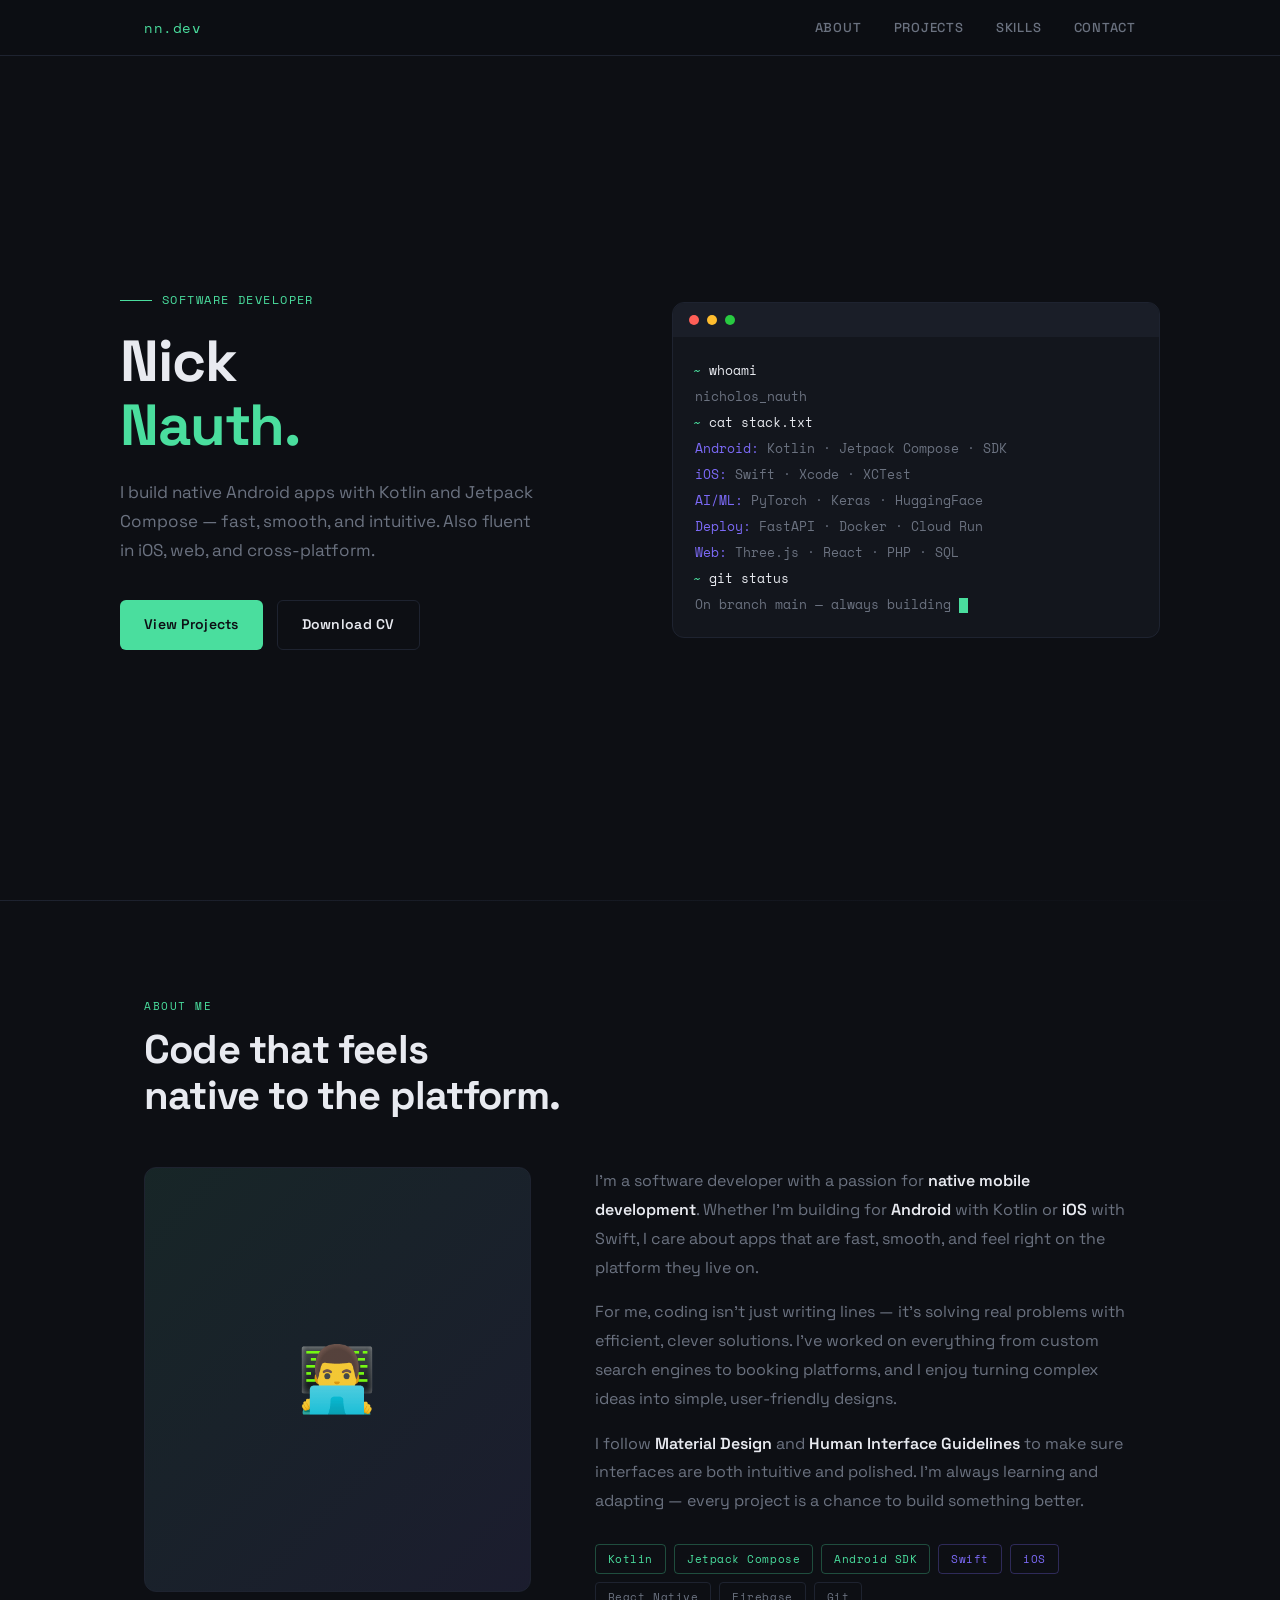
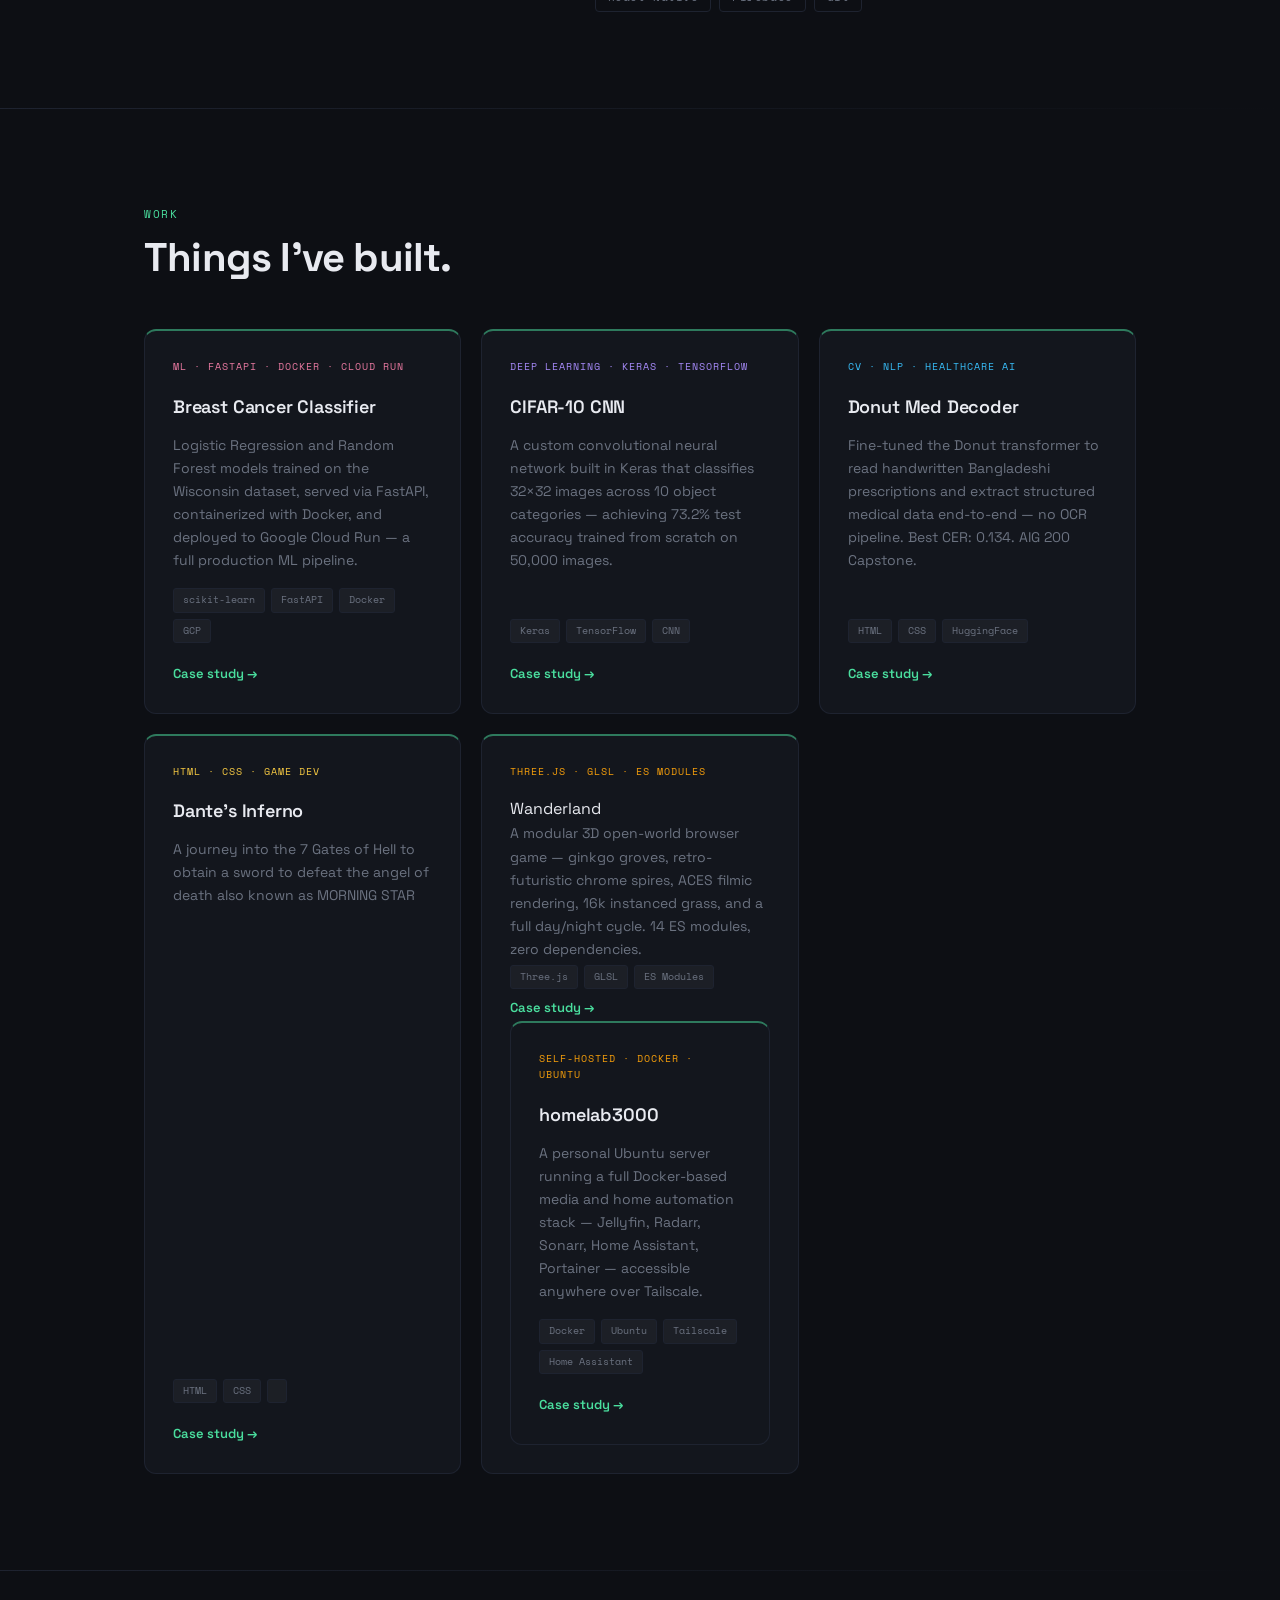
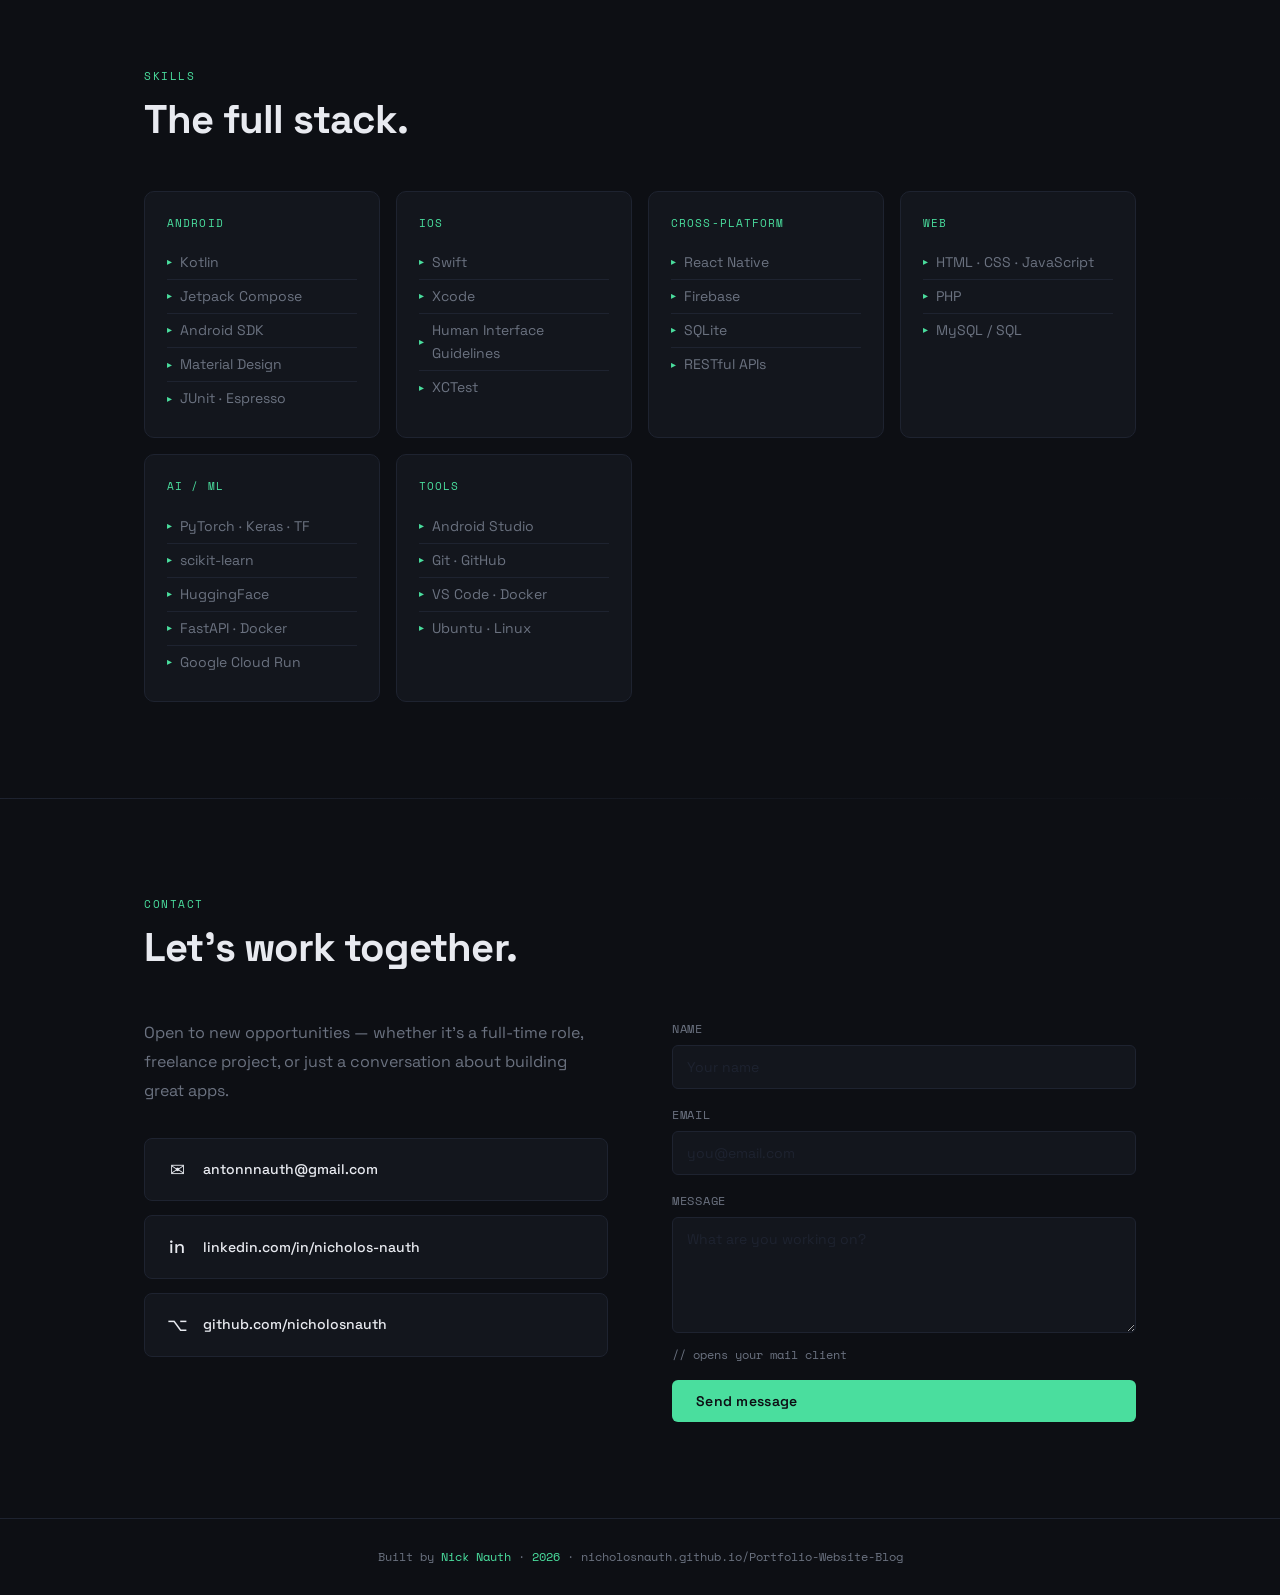
==== index.html @ a1fb6652 "Fix header tag from sh3 to h3 for Wanderland" ====
<!DOCTYPE html>
<html lang="en">
<head>
  <meta charset="UTF-8">
  <meta name="viewport" content="width=device-width, initial-scale=1.0">
  <title>Nick Nauth — Software Developer</title>
  <link rel="preconnect" href="https://fonts.googleapis.com">
  <link href="https://fonts.googleapis.com/css2?family=Space+Grotesk:wght@300;400;500;600;700&family=Space+Mono:wght@400;700&display=swap" rel="stylesheet">
  <style>
    *, *::before, *::after { box-sizing: border-box; margin: 0; padding: 0; }

    :root {
      --bg:       #0d0f14;
      --surface:  #13161d;
      --border:   #1e2330;
      --text:     #e8eaf0;
      --muted:    #6b7280;
      --accent:   #4ade9e;  /* terminal green — nods to Android/code */
      --accent2:  #7c6af7;  /* violet — iOS/Swift counterpart */
      --font-head: 'Space Grotesk', sans-serif;
      --font-mono: 'Space Mono', monospace;
    }

    html { scroll-behavior: smooth; }

    body {
      background: var(--bg);
      color: var(--text);
      font-family: var(--font-head);
      font-size: 16px;
      line-height: 1.65;
      -webkit-font-smoothing: antialiased;
    }

    a { color: inherit; text-decoration: none; }

    /* ── LAYOUT ── */
    .container { max-width: 1040px; margin: 0 auto; padding: 0 24px; }

    /* ── NAV ── */
    nav {
      position: fixed; top: 0; left: 0; right: 0; z-index: 100;
      background: rgba(13,15,20,0.88);
      backdrop-filter: blur(14px);
      border-bottom: 1px solid var(--border);
    }
    .nav-inner {
      display: flex; align-items: center; justify-content: space-between;
      padding: 16px 24px; max-width: 1040px; margin: 0 auto;
    }
    .nav-logo {
      font-family: var(--font-mono); font-size: 14px; color: var(--accent);
      letter-spacing: 0.04em;
    }
    .nav-links { display: flex; gap: 32px; }
    .nav-links a {
      font-size: 13px; font-weight: 500; letter-spacing: 0.06em;
      text-transform: uppercase; color: var(--muted);
      transition: color 0.2s;
    }
    .nav-links a:hover { color: var(--text); }

    /* ── HERO ── */
    #hero {
      min-height: 100vh;
      display: flex; align-items: center;
      padding: 120px 24px 80px;
      position: relative; overflow: hidden;
    }
    .hero-grid {
      display: grid; grid-template-columns: 1fr 1fr;
      gap: 64px; align-items: center;
      max-width: 1040px; margin: 0 auto; width: 100%;
    }
    .hero-eyebrow {
      font-family: var(--font-mono); font-size: 12px;
      color: var(--accent); letter-spacing: 0.12em;
      text-transform: uppercase; margin-bottom: 20px;
      display: flex; align-items: center; gap: 10px;
    }
    .hero-eyebrow::before {
      content: ''; display: block; width: 32px; height: 1px; background: var(--accent);
    }
    h1 {
      font-size: clamp(36px, 5vw, 58px);
      font-weight: 700; line-height: 1.1;
      letter-spacing: -0.02em; margin-bottom: 20px;
    }
    h1 span { color: var(--accent); }
    .hero-sub {
      font-size: 17px; color: var(--muted); line-height: 1.7;
      max-width: 420px; margin-bottom: 36px;
    }
    .hero-actions { display: flex; gap: 14px; flex-wrap: wrap; }
    .btn {
      display: inline-flex; align-items: center; gap: 8px;
      padding: 12px 24px; font-family: var(--font-head);
      font-size: 14px; font-weight: 600; letter-spacing: 0.02em;
      border-radius: 6px; cursor: pointer; transition: all 0.2s;
      border: none;
    }
    .btn-primary {
      background: var(--accent); color: #0d0f14;
    }
    .btn-primary:hover { background: #6bedb0; }
    .btn-ghost {
      background: transparent; color: var(--text);
      border: 1px solid var(--border);
    }
    .btn-ghost:hover { border-color: var(--accent); color: var(--accent); }

    /* hero terminal card */
    .hero-terminal {
      background: var(--surface);
      border: 1px solid var(--border);
      border-radius: 12px; overflow: hidden;
      font-family: var(--font-mono); font-size: 13px;
    }
    .terminal-bar {
      background: #1a1e28; padding: 12px 16px;
      display: flex; align-items: center; gap: 8px;
    }
    .dot { width: 10px; height: 10px; border-radius: 50%; }
    .dot-r { background: #ff5f57; }
    .dot-y { background: #ffbd2e; }
    .dot-g { background: #28ca41; }
    .terminal-body { padding: 20px; line-height: 2; }
    .t-prompt { color: var(--accent); }
    .t-cmd { color: var(--text); }
    .t-out { color: var(--muted); padding-left: 2px; }
    .t-hl { color: var(--accent2); }
    .t-cursor {
      display: inline-block; width: 9px; height: 15px;
      background: var(--accent); vertical-align: middle;
      animation: blink 1.1s step-end infinite;
    }
    @keyframes blink { 0%,100%{opacity:1} 50%{opacity:0} }

    /* ── SECTIONS ── */
    section { padding: 96px 0; }
    .section-label {
      font-family: var(--font-mono); font-size: 11px;
      color: var(--accent); letter-spacing: 0.14em;
      text-transform: uppercase; margin-bottom: 12px;
    }
    h2 {
      font-size: clamp(28px, 4vw, 40px);
      font-weight: 700; letter-spacing: -0.02em;
      margin-bottom: 48px; line-height: 1.15;
    }
    .divider {
      width: 100%; height: 1px;
      background: linear-gradient(90deg, var(--border), transparent);
    }

    /* ── ABOUT ── */
    .about-grid {
      display: grid; grid-template-columns: 1fr 1.4fr;
      gap: 64px; align-items: start;
    }
    .about-photo-wrap {
      position: relative; border-radius: 12px; overflow: hidden;
      aspect-ratio: 1 / 1.1;
      background: var(--surface); border: 1px solid var(--border);
    }
    .about-photo-wrap img {
      width: 100%; height: 100%; object-fit: cover; display: block;
    }
    .about-photo-fallback {
      width: 100%; height: 100%; display: flex; align-items: center;
      justify-content: center; font-size: 64px;
    }
    .about-photo-wrap::after {
      content: ''; position: absolute; inset: 0;
      background: linear-gradient(135deg, rgba(74,222,158,0.08), rgba(124,106,247,0.08));
      pointer-events: none;
    }
    .about-text p { color: var(--muted); margin-bottom: 16px; line-height: 1.8; }
    .about-text p strong { color: var(--text); font-weight: 600; }
    .tag-row { display: flex; flex-wrap: wrap; gap: 8px; margin-top: 28px; }
    .tag {
      font-family: var(--font-mono); font-size: 11px;
      padding: 5px 12px; border-radius: 4px;
      border: 1px solid var(--border); color: var(--muted);
      letter-spacing: 0.05em;
    }
    .tag-green { border-color: rgba(74,222,158,0.3); color: var(--accent); }
    .tag-purple { border-color: rgba(124,106,247,0.3); color: var(--accent2); }

    /* ── PROJECTS ── */
    .projects-grid {
      display: grid; grid-template-columns: repeat(auto-fill, minmax(300px, 1fr));
      gap: 20px;
    }
    .project-card {
      background: var(--surface); border: 1px solid var(--border);
      border-radius: 12px; padding: 28px;
      display: flex; flex-direction: column; gap: 12px;
      transition: border-color 0.2s, transform 0.2s;
    }
    .project-card:hover { border-color: rgba(74,222,158,0.4); transform: translateY(-2px); }
    .project-tag {
      font-family: var(--font-mono); font-size: 10px;
      letter-spacing: 0.1em; text-transform: uppercase;
      color: var(--accent); margin-bottom: 4px;
    }
    .project-card h3 {
      font-size: 18px; font-weight: 600; letter-spacing: -0.01em;
    }
    .project-card p { font-size: 14px; color: var(--muted); line-height: 1.65; flex: 1; }
    .project-stack {
      display: flex; flex-wrap: wrap; gap: 6px; margin-top: 4px;
    }
    .stack-pill {
      font-family: var(--font-mono); font-size: 10px;
      padding: 3px 9px; border-radius: 3px;
      background: rgba(255,255,255,0.04); color: var(--muted);
      border: 1px solid var(--border);
    }
    .project-link {
      display: inline-flex; align-items: center; gap: 6px;
      font-size: 13px; font-weight: 600; color: var(--accent);
      margin-top: 8px; transition: gap 0.2s;
    }
    .project-link:hover { gap: 10px; }

    /* ── SKILLS ── */
    .skills-grid {
      display: grid; grid-template-columns: repeat(auto-fill, minmax(220px, 1fr));
      gap: 16px;
    }
    .skill-group {
      background: var(--surface); border: 1px solid var(--border);
      border-radius: 10px; padding: 22px;
    }
    .skill-group-title {
      font-family: var(--font-mono); font-size: 11px;
      letter-spacing: 0.1em; text-transform: uppercase;
      color: var(--accent); margin-bottom: 14px;
    }
    .skill-group ul { list-style: none; }
    .skill-group li {
      font-size: 14px; color: var(--muted); padding: 5px 0;
      border-bottom: 1px solid var(--border);
      display: flex; align-items: center; gap: 8px;
    }
    .skill-group li:last-child { border-bottom: none; }
    .skill-group li::before { content: '▸'; color: var(--accent); font-size: 10px; }

    /* ── CONTACT ── */
    .contact-inner {
      display: grid; grid-template-columns: 1fr 1fr;
      gap: 64px; align-items: start;
    }
    .contact-text p { color: var(--muted); line-height: 1.8; margin-bottom: 32px; }
    .contact-links { display: flex; flex-direction: column; gap: 14px; }
    .contact-link {
      display: flex; align-items: center; gap: 14px;
      padding: 16px 20px;
      background: var(--surface); border: 1px solid var(--border);
      border-radius: 8px; font-size: 14px; font-weight: 500;
      transition: border-color 0.2s;
    }
    .contact-link:hover { border-color: var(--accent); color: var(--accent); }
    .contact-link-icon { font-size: 18px; width: 24px; text-align: center; }
    .contact-form { display: flex; flex-direction: column; gap: 16px; }
    .contact-form label { display: flex; flex-direction: column; gap: 6px; }
    .contact-form span { font-size: 12px; font-family: var(--font-mono); color: var(--muted); letter-spacing: 0.06em; text-transform: uppercase; }
    .contact-form input,
    .contact-form textarea {
      background: var(--surface); border: 1px solid var(--border);
      border-radius: 6px; padding: 12px 14px;
      color: var(--text); font-family: var(--font-head); font-size: 14px;
      transition: border-color 0.2s; outline: none; resize: vertical;
    }
    .contact-form input:focus,
    .contact-form textarea:focus { border-color: var(--accent); }
    .contact-form input::placeholder,
    .contact-form textarea::placeholder { color: var(--border); }
    .form-note {
      font-size: 12px; color: var(--muted); margin-top: -4px;
      font-family: var(--font-mono);
    }

    /* ── FOOTER ── */
    footer {
      border-top: 1px solid var(--border);
      padding: 28px 24px; text-align: center;
      font-family: var(--font-mono); font-size: 12px; color: var(--muted);
    }
    footer span { color: var(--accent); }

    /* ── SCROLL REVEAL ── */
    .reveal { opacity: 0; transform: translateY(22px); transition: opacity 0.55s ease, transform 0.55s ease; }
    .reveal.visible { opacity: 1; transform: none; }

    /* ── RESPONSIVE ── */
    @media (max-width: 768px) {
      .hero-grid, .about-grid, .contact-inner { grid-template-columns: 1fr; }
      .hero-terminal { display: none; }
      .nav-links { gap: 20px; }
      section { padding: 64px 0; }
    }
  </style>
</head>
<body>

<!-- NAV -->
<nav>
  <div class="nav-inner">
    <div class="nav-logo">nn.dev</div>
    <div class="nav-links">
      <a href="#about">About</a>
      <a href="#projects">Projects</a>
      <a href="#skills">Skills</a>
      <a href="#contact">Contact</a>
    </div>
  </div>
</nav>

<!-- HERO -->
<section id="hero">
  <div class="hero-grid">
    <div>
      <div class="hero-eyebrow">Software Developer</div>
      <h1>Nick<br><span>Nauth.</span></h1>
      <p class="hero-sub">
        I build native Android apps with Kotlin and Jetpack Compose — fast, 
        smooth, and intuitive. Also fluent in iOS, web, and cross-platform.
      </p>
      <div class="hero-actions">
        <a href="#projects" class="btn btn-primary">View Projects</a>
        <a href="Nicholos-Nauth-SE.docx" download class="btn btn-ghost">Download CV</a>
      </div>
    </div>
    <div class="hero-terminal">
      <div class="terminal-bar">
        <div class="dot dot-r"></div>
        <div class="dot dot-y"></div>
        <div class="dot dot-g"></div>
      </div>
      <div class="terminal-body">
        <div><span class="t-prompt">~</span> <span class="t-cmd">whoami</span></div>
        <div class="t-out">nicholos_nauth</div>
        <div><span class="t-prompt">~</span> <span class="t-cmd">cat stack.txt</span></div>
        <div class="t-out"><span class="t-hl">Android:</span> Kotlin · Jetpack Compose · SDK</div>
        <div class="t-out"><span class="t-hl">iOS:</span> Swift · Xcode · XCTest</div>
        <div class="t-out"><span class="t-hl">AI/ML:</span> PyTorch · Keras · HuggingFace</div>
        <div class="t-out"><span class="t-hl">Deploy:</span> FastAPI · Docker · Cloud Run</div>
        <div class="t-out"><span class="t-hl">Web:</span> Three.js · React · PHP · SQL</div>
        <div><span class="t-prompt">~</span> <span class="t-cmd">git status</span></div>
        <div class="t-out">On branch main — always building <span class="t-cursor"></span></div>
      </div>
    </div>
  </div>
</section>

<div class="divider"></div>

<!-- ABOUT -->
<section id="about">
  <div class="container">
    <div class="reveal">
      <div class="section-label">About me</div>
      <h2>Code that feels<br>native to the platform.</h2>
    </div>
    <div class="about-grid">
      <div class="reveal about-photo-wrap">
        <div class="about-photo-fallback">👨‍💻</div>
      </div>
      <div class="reveal about-text">
        <p>
          I'm a software developer with a passion for <strong>native mobile development</strong>. 
          Whether I'm building for <strong>Android</strong> with Kotlin or <strong>iOS</strong> with Swift, 
          I care about apps that are fast, smooth, and feel right on the platform they live on.
        </p>
        <p>
          For me, coding isn't just writing lines — it's solving real problems with efficient, 
          clever solutions. I've worked on everything from custom search engines to booking platforms, 
          and I enjoy turning complex ideas into simple, user-friendly designs.
        </p>
        <p>
          I follow <strong>Material Design</strong> and <strong>Human Interface Guidelines</strong> to make sure 
          interfaces are both intuitive and polished. I'm always learning and adapting — every 
          project is a chance to build something better.
        </p>
        <div class="tag-row">
          <span class="tag tag-green">Kotlin</span>
          <span class="tag tag-green">Jetpack Compose</span>
          <span class="tag tag-green">Android SDK</span>
          <span class="tag tag-purple">Swift</span>
          <span class="tag tag-purple">iOS</span>
          <span class="tag">React Native</span>
          <span class="tag">Firebase</span>
          <span class="tag">Git</span>
        </div>
      </div>
    </div>
  </div>
</section>

<div class="divider"></div>

<!-- PROJECTS -->
<section id="projects">
  <div class="container">
    <div class="reveal">
      <div class="section-label">Work</div>
      <h2>Things I've built.</h2>
    </div>
    <div class="projects-grid">

      <!-- ── FEATURED (with dedicated pages) ── -->

      <div class="project-card reveal" style="border-top: 2px solid rgba(74,222,158,0.5);">
        <div class="project-tag" style="color:#e879a0;">ML · FastAPI · Docker · Cloud Run</div>
        <h3>Breast Cancer Classifier</h3>
        <p>Logistic Regression and Random Forest models trained on the Wisconsin dataset, served via FastAPI, containerized with Docker, and deployed to Google Cloud Run — a full production ML pipeline.</p>
        <div class="project-stack">
          <span class="stack-pill">scikit-learn</span>
          <span class="stack-pill">FastAPI</span>
          <span class="stack-pill">Docker</span>
          <span class="stack-pill">GCP</span>
        </div>
        <a href="breast-cancer-classifier.html" class="project-link">Case study →</a>
      </div>

      <div class="project-card reveal" style="border-top: 2px solid rgba(74,222,158,0.5);">
        <div class="project-tag" style="color:#a78bfa;">Deep Learning · Keras · TensorFlow</div>
        <h3>CIFAR-10 CNN</h3>
        <p>A custom convolutional neural network built in Keras that classifies 32×32 images across 10 object categories — achieving 73.2% test accuracy trained from scratch on 50,000 images.</p>
        <div class="project-stack">
          <span class="stack-pill">Keras</span>
          <span class="stack-pill">TensorFlow</span>
          <span class="stack-pill">CNN</span>
        </div>
        <a href="cifar10-cnn.html" class="project-link">Case study →</a>
      </div>

      <div class="project-card reveal" style="border-top: 2px solid rgba(74,222,158,0.5);">
        <div class="project-tag" style="color:#38bdf8;">CV · NLP · Healthcare AI</div>
        <h3>Donut Med Decoder</h3>
        <p>Fine-tuned the Donut transformer to read handwritten Bangladeshi prescriptions and extract structured medical data end-to-end — no OCR pipeline. Best CER: 0.134. AIG 200 Capstone.</p>
        <div class="project-stack">
          <span class="stack-pill">HTML</span>
          <span class="stack-pill">CSS</span>
          <span class="stack-pill">HuggingFace</span>
        </div>
        <a href="dantes-inferno-8bit.html" class="project-link">Case study →</a>
      </div>

      <div class="project-card reveal" style="border-top: 2px solid rgba(74,222,158,0.5);">
        <div class="project-tag" style="color:#f5c842;">html · css · Game Dev</div>
        <h3>Dante's Inferno</h3>
        <p>A journey into the 7 Gates of Hell to obtain a sword to defeat the angel of death also known as MORNING STAR</p>
        <div class="project-stack">
          <span class="stack-pill">HTML</span>
          <span class="stack-pill">CSS</span>
          <span class="stack-pill"></span>
        </div>
        <a href="wanderland.html" class="project-link">Case study →</a>
      </div>

      <div class="project-card reveal" style="border-top: 2px solid rgba(74,222,158,0.5);">
        <div class="project-tag" style="color:#f59e0b;">Three.js · GLSL · ES Modules</div>
        <sh3>Wanderland</h3>
        <p>A modular 3D open-world browser game — ginkgo groves, retro-futuristic chrome spires, ACES filmic rendering, 16k instanced grass, and a full day/night cycle. 14 ES modules, zero dependencies.</p>
        <div class="project-stack">
          <span class="stack-pill">Three.js</span>
          <span class="stack-pill">GLSL</span>
          <span class="stack-pill">ES Modules</span>
      </div>
        <a href="wanderland.html" class="project-link">Case study →</a>

      <div class="project-card reveal" style="border-top: 2px solid rgba(74,222,158,0.5);">
        <div class="project-tag" style="color:#f59e0b;">Self-Hosted · Docker · Ubuntu</div>
        <h3>homelab3000</h3>
        <p>A personal Ubuntu server running a full Docker-based media and home automation stack — Jellyfin, Radarr, Sonarr, Home Assistant, Portainer — accessible anywhere over Tailscale.</p>
        <div class="project-stack">
          <span class="stack-pill">Docker</span>
          <span class="stack-pill">Ubuntu</span>
          <span class="stack-pill">Tailscale</span>
          <span class="stack-pill">Home Assistant</span>
        </div>
        <a href="homelab.html" class="project-link">Case study →</a>
      </div>

    </div>
  </div>
</section>

<div class="divider"></div>

<!-- SKILLS -->
<section id="skills">
  <div class="container">
    <div class="reveal">
      <div class="section-label">Skills</div>
      <h2>The full stack.</h2>
    </div>
    <div class="skills-grid">
      <div class="skill-group reveal">
        <div class="skill-group-title">Android</div>
        <ul>
          <li>Kotlin</li>
          <li>Jetpack Compose</li>
          <li>Android SDK</li>
          <li>Material Design</li>
          <li>JUnit · Espresso</li>
        </ul>
      </div>
      <div class="skill-group reveal">
        <div class="skill-group-title">iOS</div>
        <ul>
          <li>Swift</li>
          <li>Xcode</li>
          <li>Human Interface Guidelines</li>
          <li>XCTest</li>
        </ul>
      </div>
      <div class="skill-group reveal">
        <div class="skill-group-title">Cross-Platform</div>
        <ul>
          <li>React Native</li>
          <li>Firebase</li>
          <li>SQLite</li>
          <li>RESTful APIs</li>
        </ul>
      </div>
      <div class="skill-group reveal">
        <div class="skill-group-title">Web</div>
        <ul>
          <li>HTML · CSS · JavaScript</li>
          <li>PHP</li>
          <li>MySQL / SQL</li>
        </ul>
      </div>
      <div class="skill-group reveal">
        <div class="skill-group-title">AI / ML</div>
        <ul>
          <li>PyTorch · Keras · TF</li>
          <li>scikit-learn</li>
          <li>HuggingFace</li>
          <li>FastAPI · Docker</li>
          <li>Google Cloud Run</li>
        </ul>
      </div>
      <div class="skill-group reveal">
        <div class="skill-group-title">Tools</div>
        <ul>
          <li>Android Studio</li>
          <li>Git · GitHub</li>
          <li>VS Code · Docker</li>
          <li>Ubuntu · Linux</li>
        </ul>
      </div>
    </div>
  </div>
</section>

<div class="divider"></div>

<!-- CONTACT -->
<section id="contact">
  <div class="container">
    <div class="reveal">
      <div class="section-label">Contact</div>
      <h2>Let's work together.</h2>
    </div>
    <div class="contact-inner">
      <div class="reveal">
        <div class="contact-text">
          <p>Open to new opportunities — whether it's a full-time role, freelance project, or just a conversation about building great apps.</p>
        </div>
        <div class="contact-links">
          <a href="mailto:antonnnauth@gmail.com" class="contact-link">
            <span class="contact-link-icon">✉</span>
            antonnnauth@gmail.com
          </a>
          <a href="https://www.linkedin.com/in/nicholos-nauth" target="_blank" class="contact-link">
            <span class="contact-link-icon">in</span>
            linkedin.com/in/nicholos-nauth
          </a>
          <a href="https://github.com/nicholosnauth" target="_blank" class="contact-link">
            <span class="contact-link-icon">⌥</span>
            github.com/nicholosnauth
          </a>
        </div>
      </div>
      <form class="contact-form reveal" name="contact" onsubmit="handleSubmit(event)">
        <label>
          <span>Name</span>
          <input type="text" name="name" placeholder="Your name" required>
        </label>
        <label>
          <span>Email</span>
          <input type="email" name="email" placeholder="you@email.com" required>
        </label>
        <label>
          <span>Message</span>
          <textarea name="message" rows="5" placeholder="What are you working on?" required></textarea>
        </label>
        <p class="form-note">// opens your mail client</p>
        <button type="submit" class="btn btn-primary">Send message</button>
      </form>
    </div>
  </div>
</section>

<!-- FOOTER -->
<footer>
  <p>Built by <span>Nick Nauth</span> · <span id="year"></span> · nicholosnauth.github.io/Portfolio-Website-Blog</p>
</footer>

<script>
  // year
  document.getElementById('year').textContent = new Date().getFullYear();

  // contact form → mailto fallback (no server needed on GitHub Pages)
  function handleSubmit(e) {
    e.preventDefault();
    const f = e.target;
    const name = f.name.value, email = f.email.value, msg = f.message.value;
    window.location.href = `mailto:antonnnauth@gmail.com?subject=Portfolio contact from ${encodeURIComponent(name)}&body=${encodeURIComponent(msg + '\n\nFrom: ' + email)}`;
  }

  // scroll reveal
  const obs = new IntersectionObserver((entries) => {
    entries.forEach(en => { if (en.isIntersecting) { en.target.classList.add('visible'); obs.unobserve(en.target); } });
  }, { threshold: 0.12 });
  document.querySelectorAll('.reveal').forEach(el => obs.observe(el));
</script>
</body>
</html>
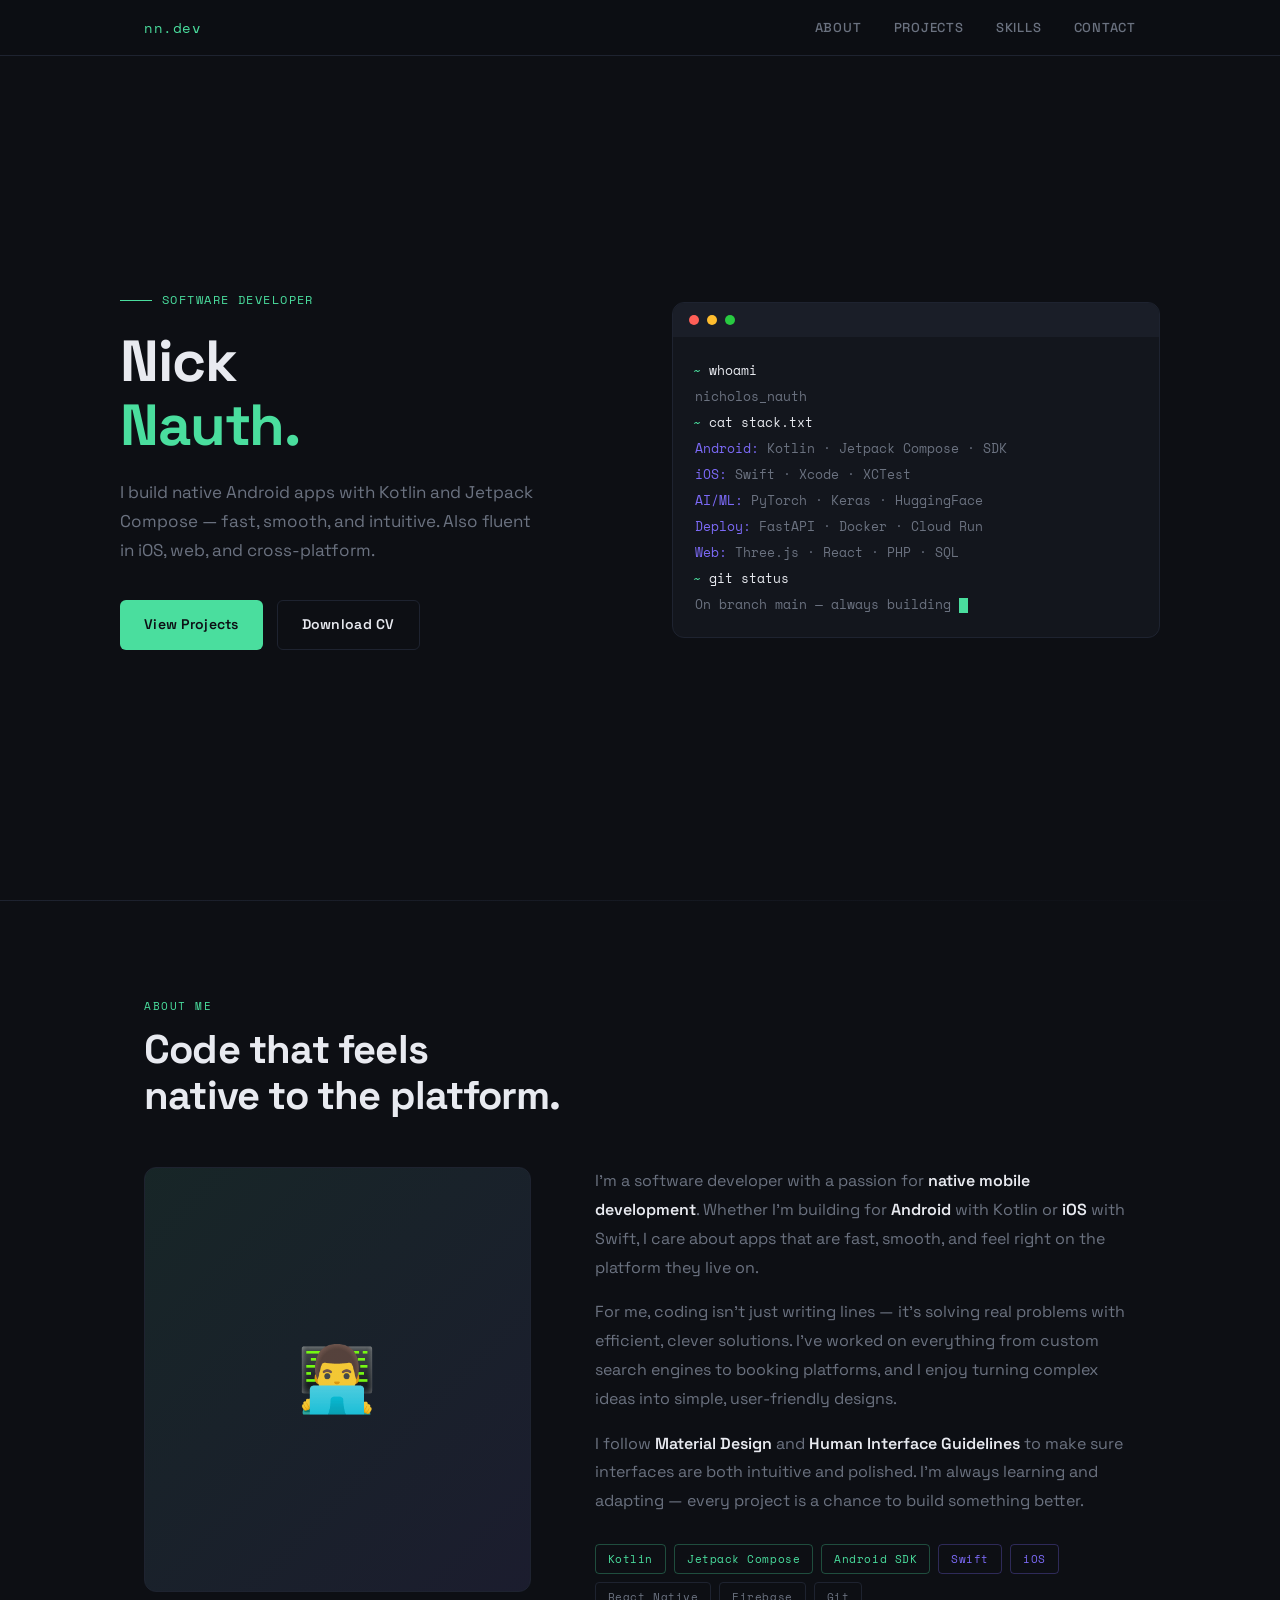
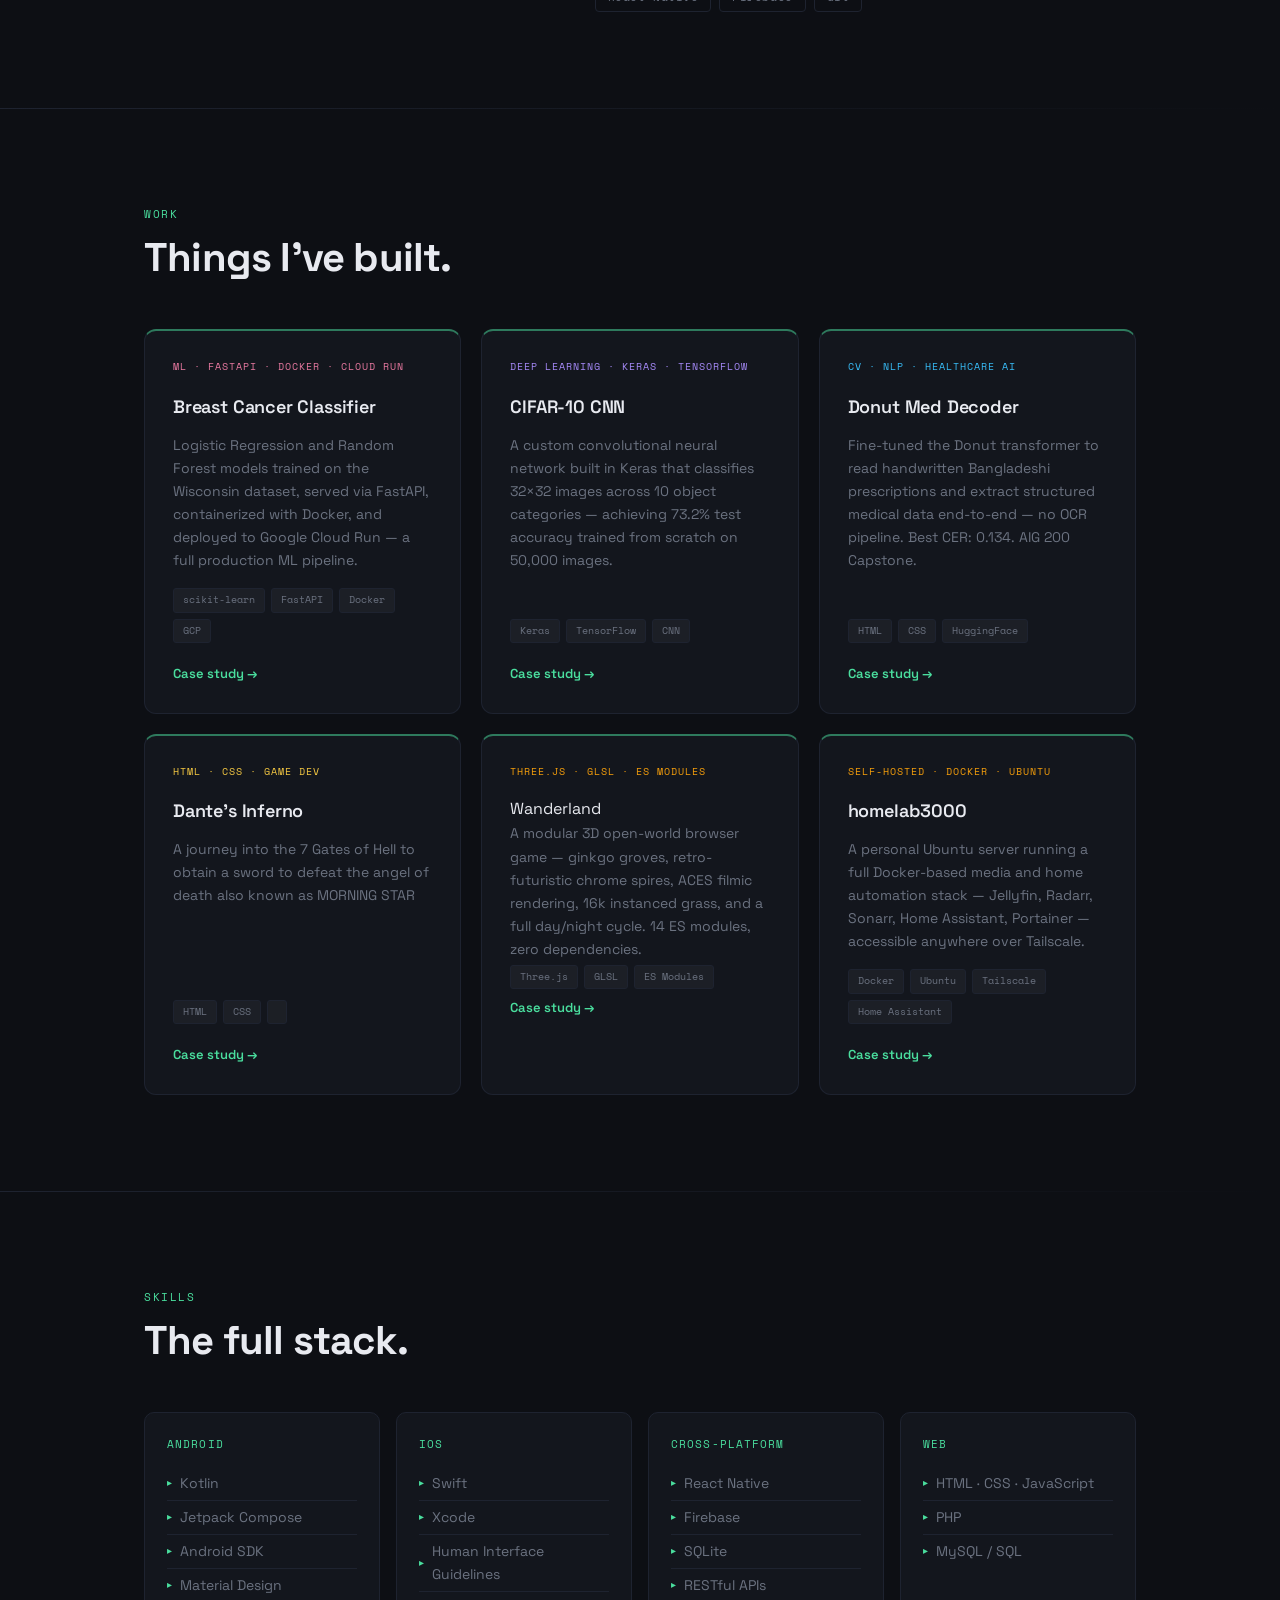
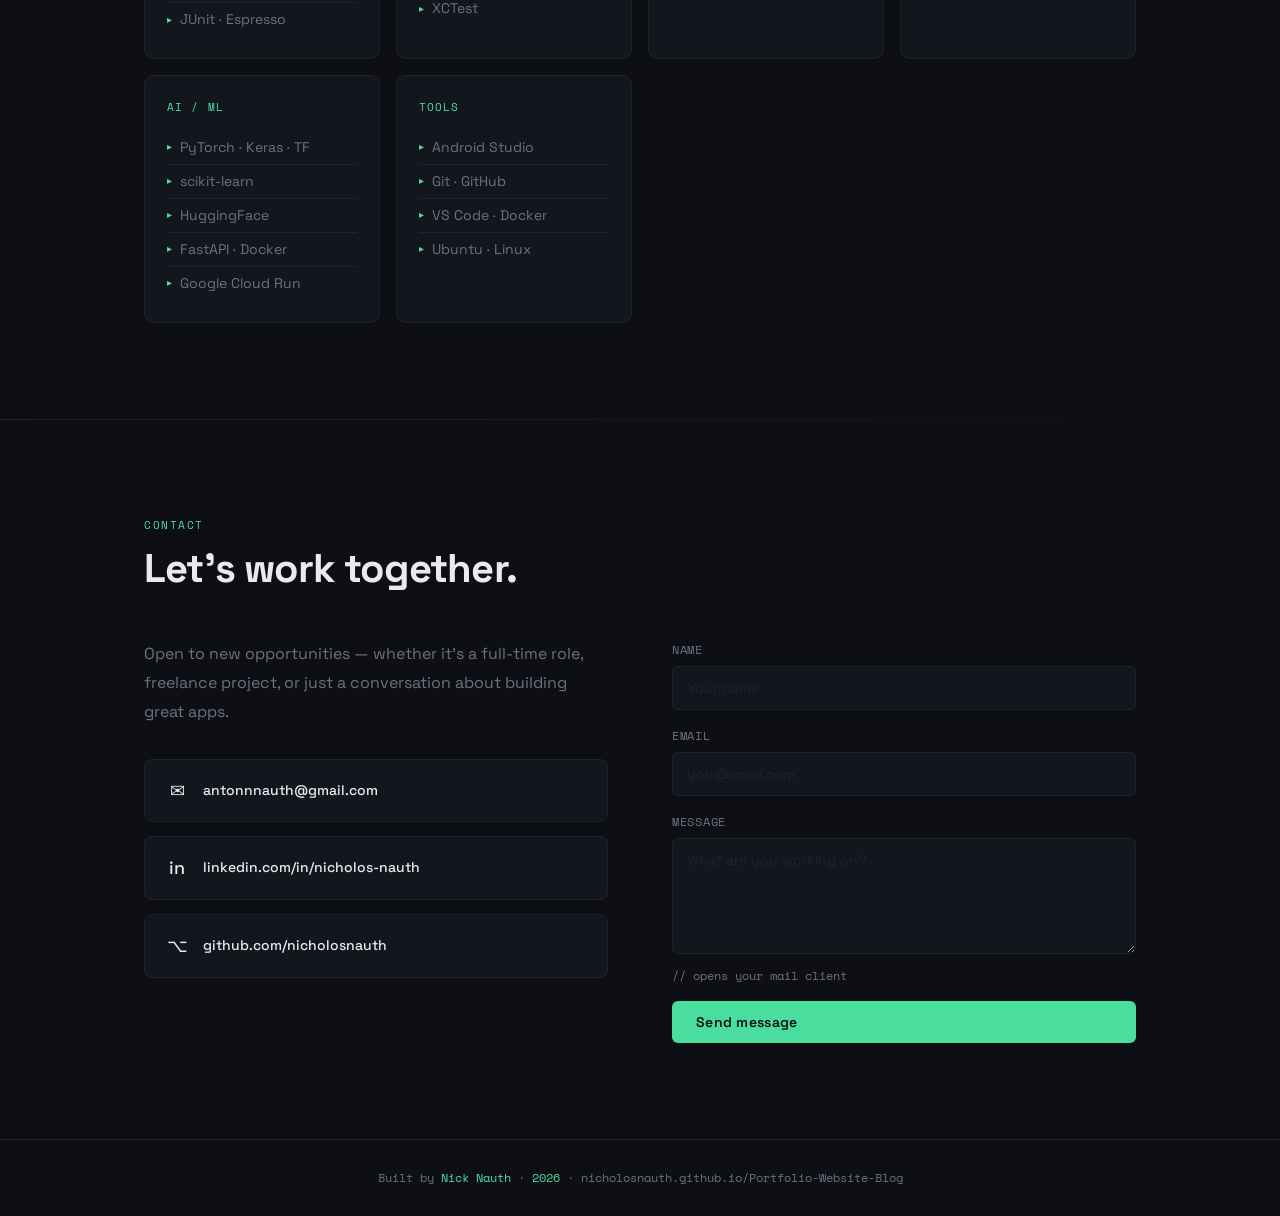
==== commit f0867f28: "Fix HTML structure in project card section" ====
--- a/index.html
+++ b/index.html
@@ -469,9 +469,10 @@
           <span class="stack-pill">Three.js</span>
           <span class="stack-pill">GLSL</span>
           <span class="stack-pill">ES Modules</span>
-      </div>
+        </div>
         <a href="wanderland.html" class="project-link">Case study →</a>
-
+      </div>
+          
       <div class="project-card reveal" style="border-top: 2px solid rgba(74,222,158,0.5);">
         <div class="project-tag" style="color:#f59e0b;">Self-Hosted · Docker · Ubuntu</div>
         <h3>homelab3000</h3>
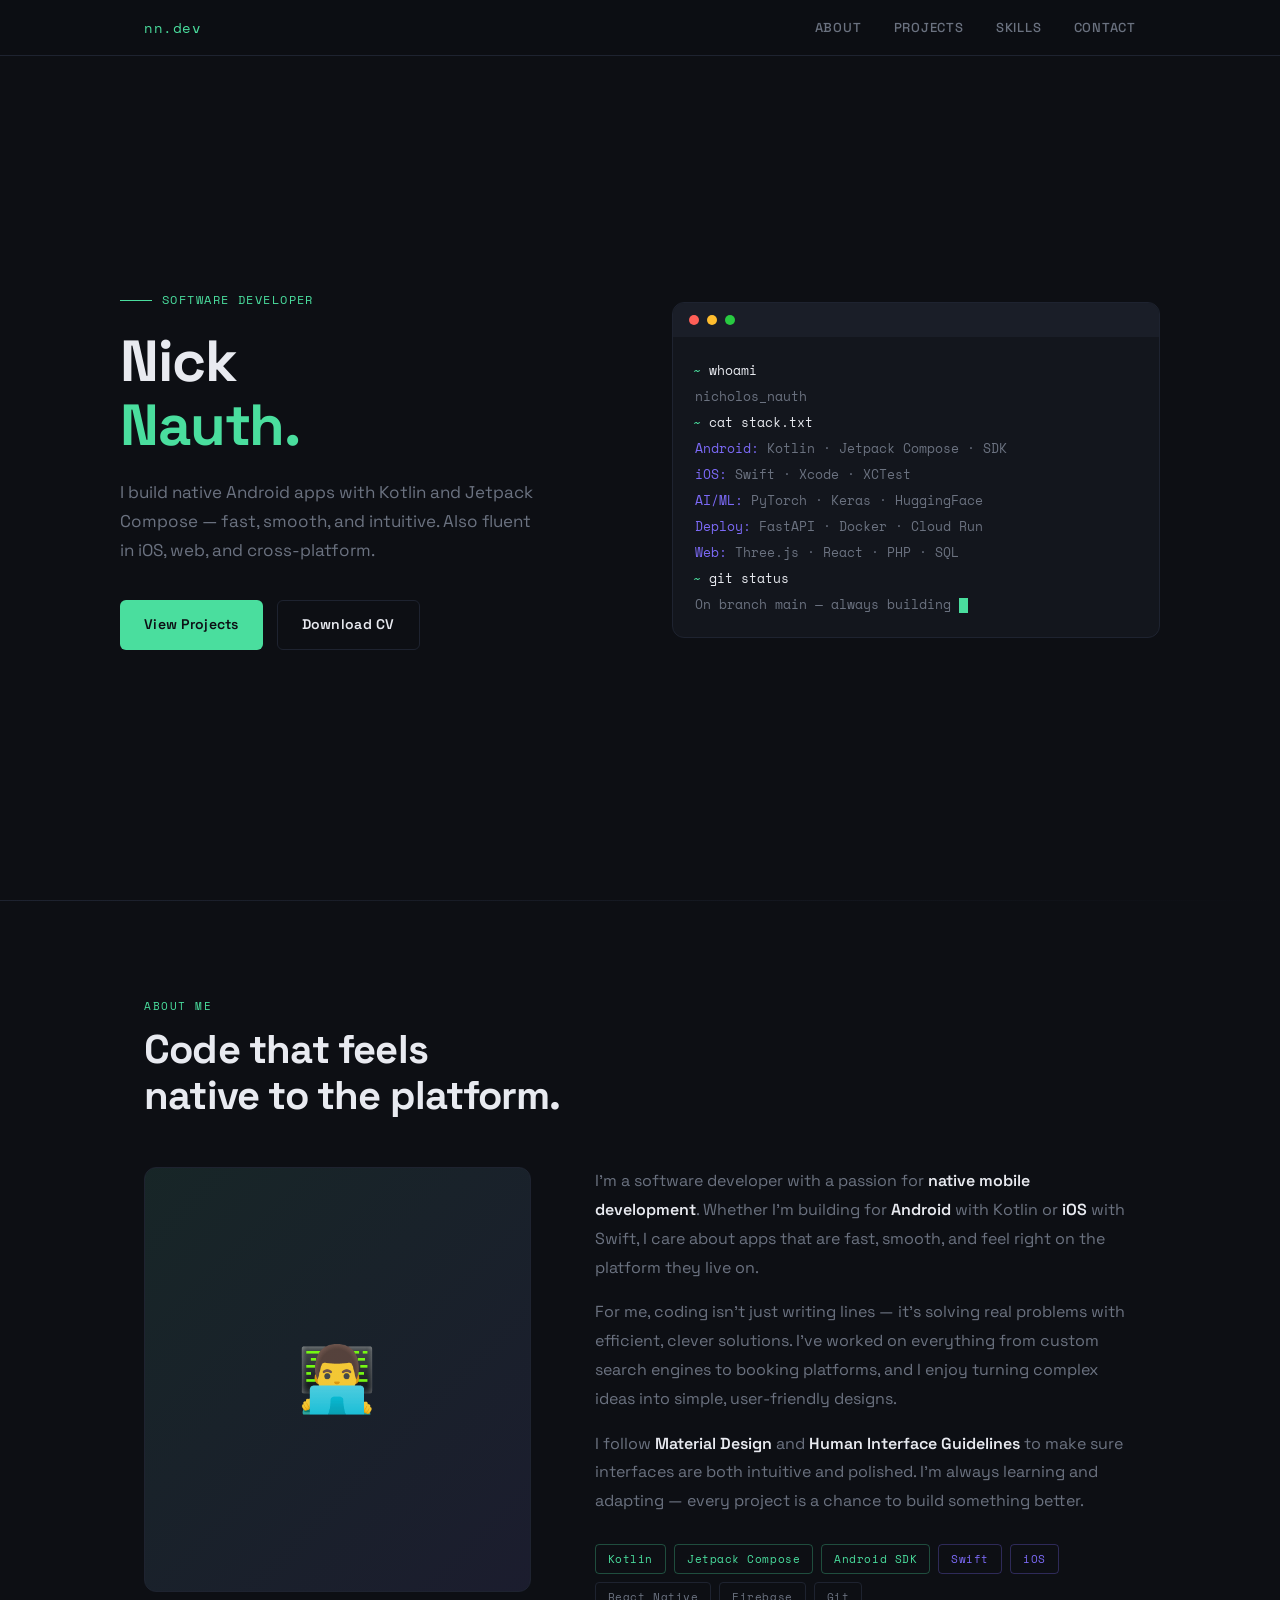
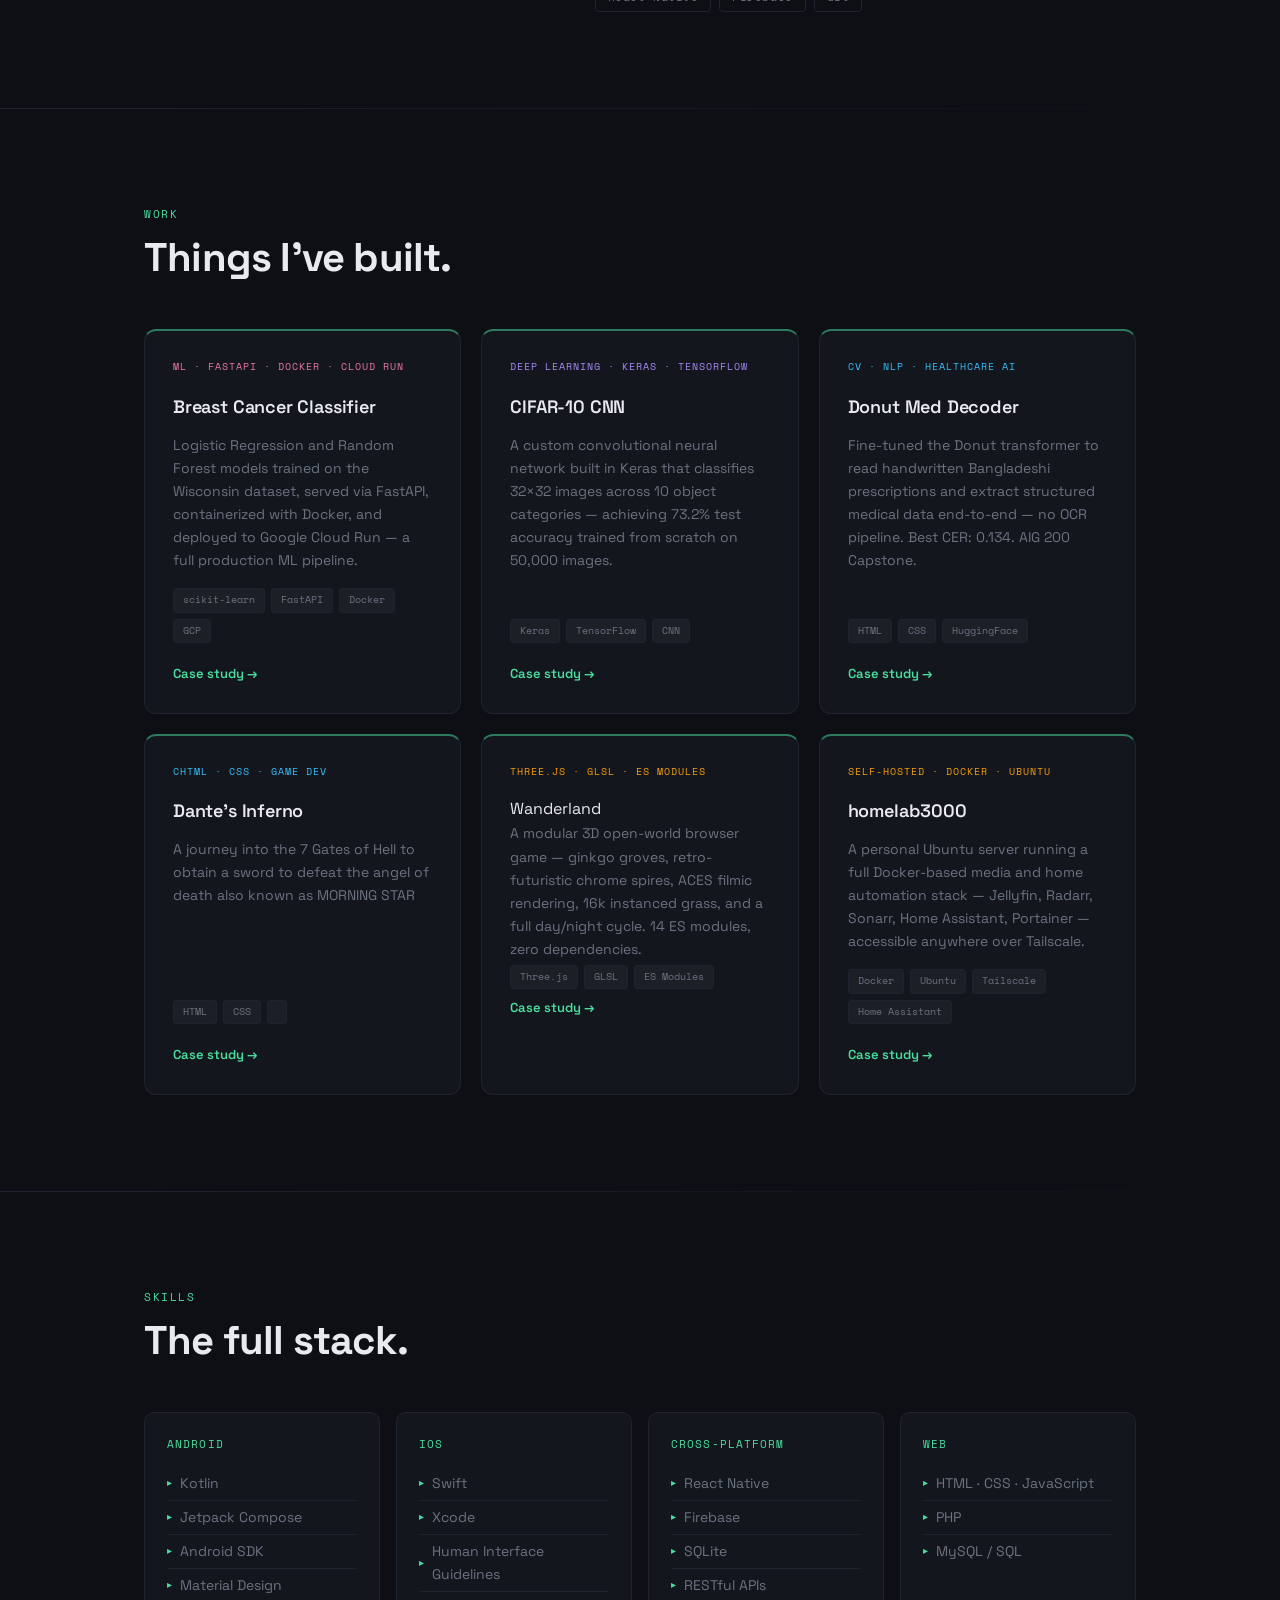
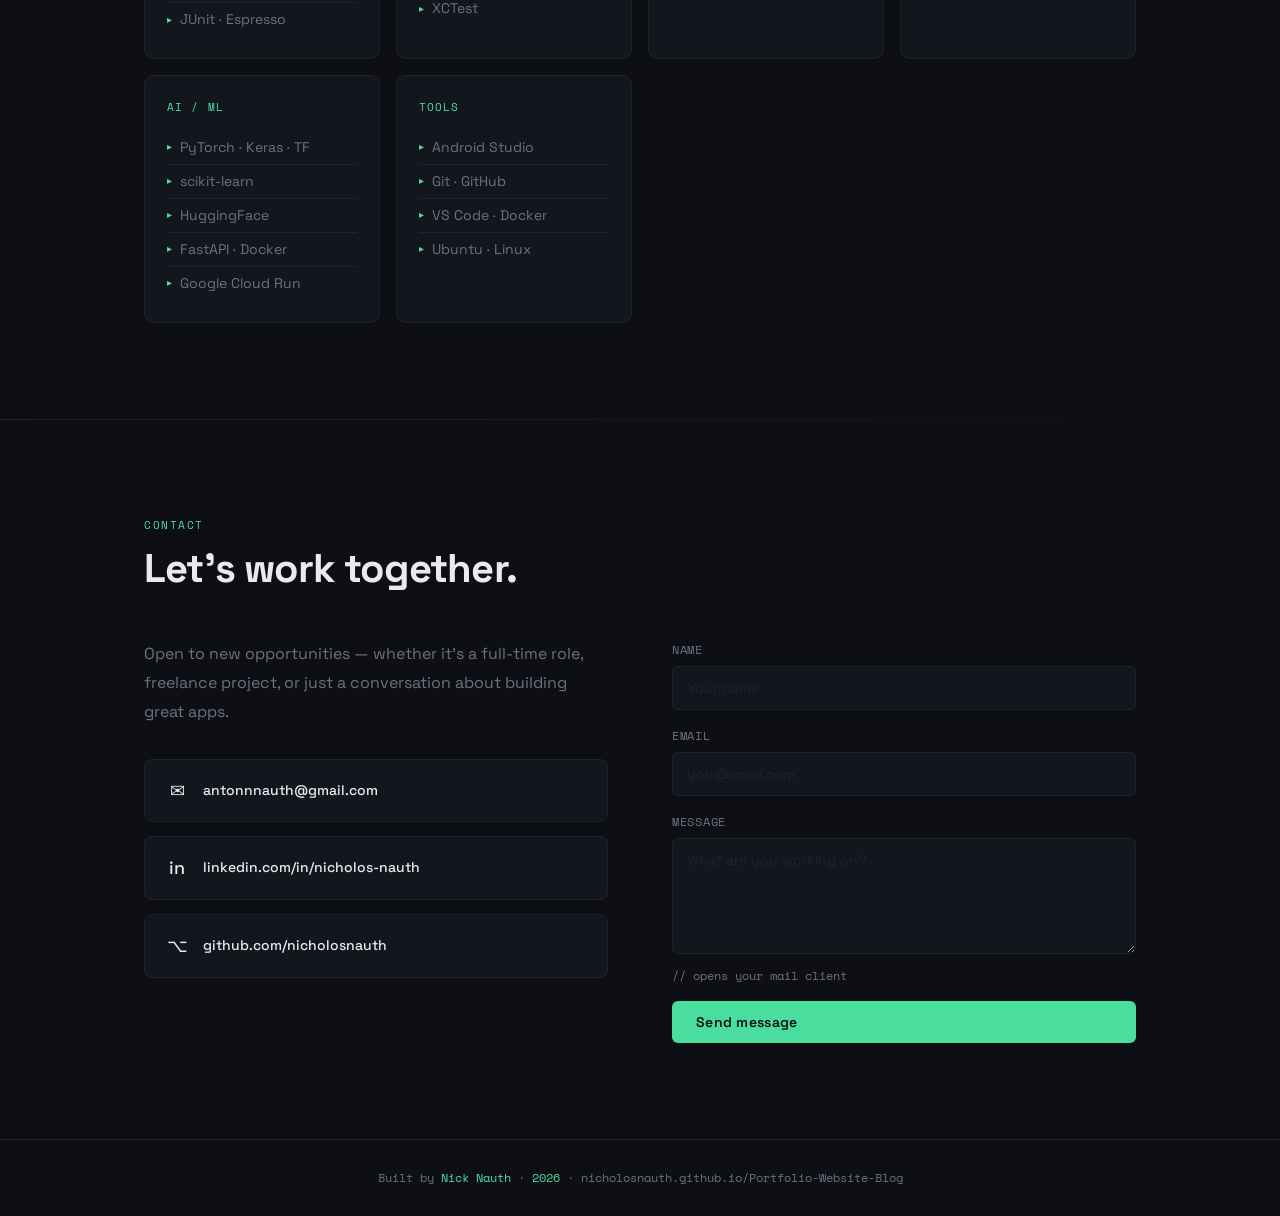
==== commit 926383b1: "Update index.html" ====
--- a/index.html
+++ b/index.html
@@ -450,7 +450,7 @@
       </div>
 
       <div class="project-card reveal" style="border-top: 2px solid rgba(74,222,158,0.5);">
-        <div class="project-tag" style="color:#f5c842;">html · css · Game Dev</div>
+        <div class="project-tag" style="color:#38bdf8;">Chtml · css · Game Dev</div>
         <h3>Dante's Inferno</h3>
         <p>A journey into the 7 Gates of Hell to obtain a sword to defeat the angel of death also known as MORNING STAR</p>
         <div class="project-stack">
@@ -460,6 +460,7 @@
         </div>
         <a href="wanderland.html" class="project-link">Case study →</a>
       </div>
+    
 
       <div class="project-card reveal" style="border-top: 2px solid rgba(74,222,158,0.5);">
         <div class="project-tag" style="color:#f59e0b;">Three.js · GLSL · ES Modules</div>
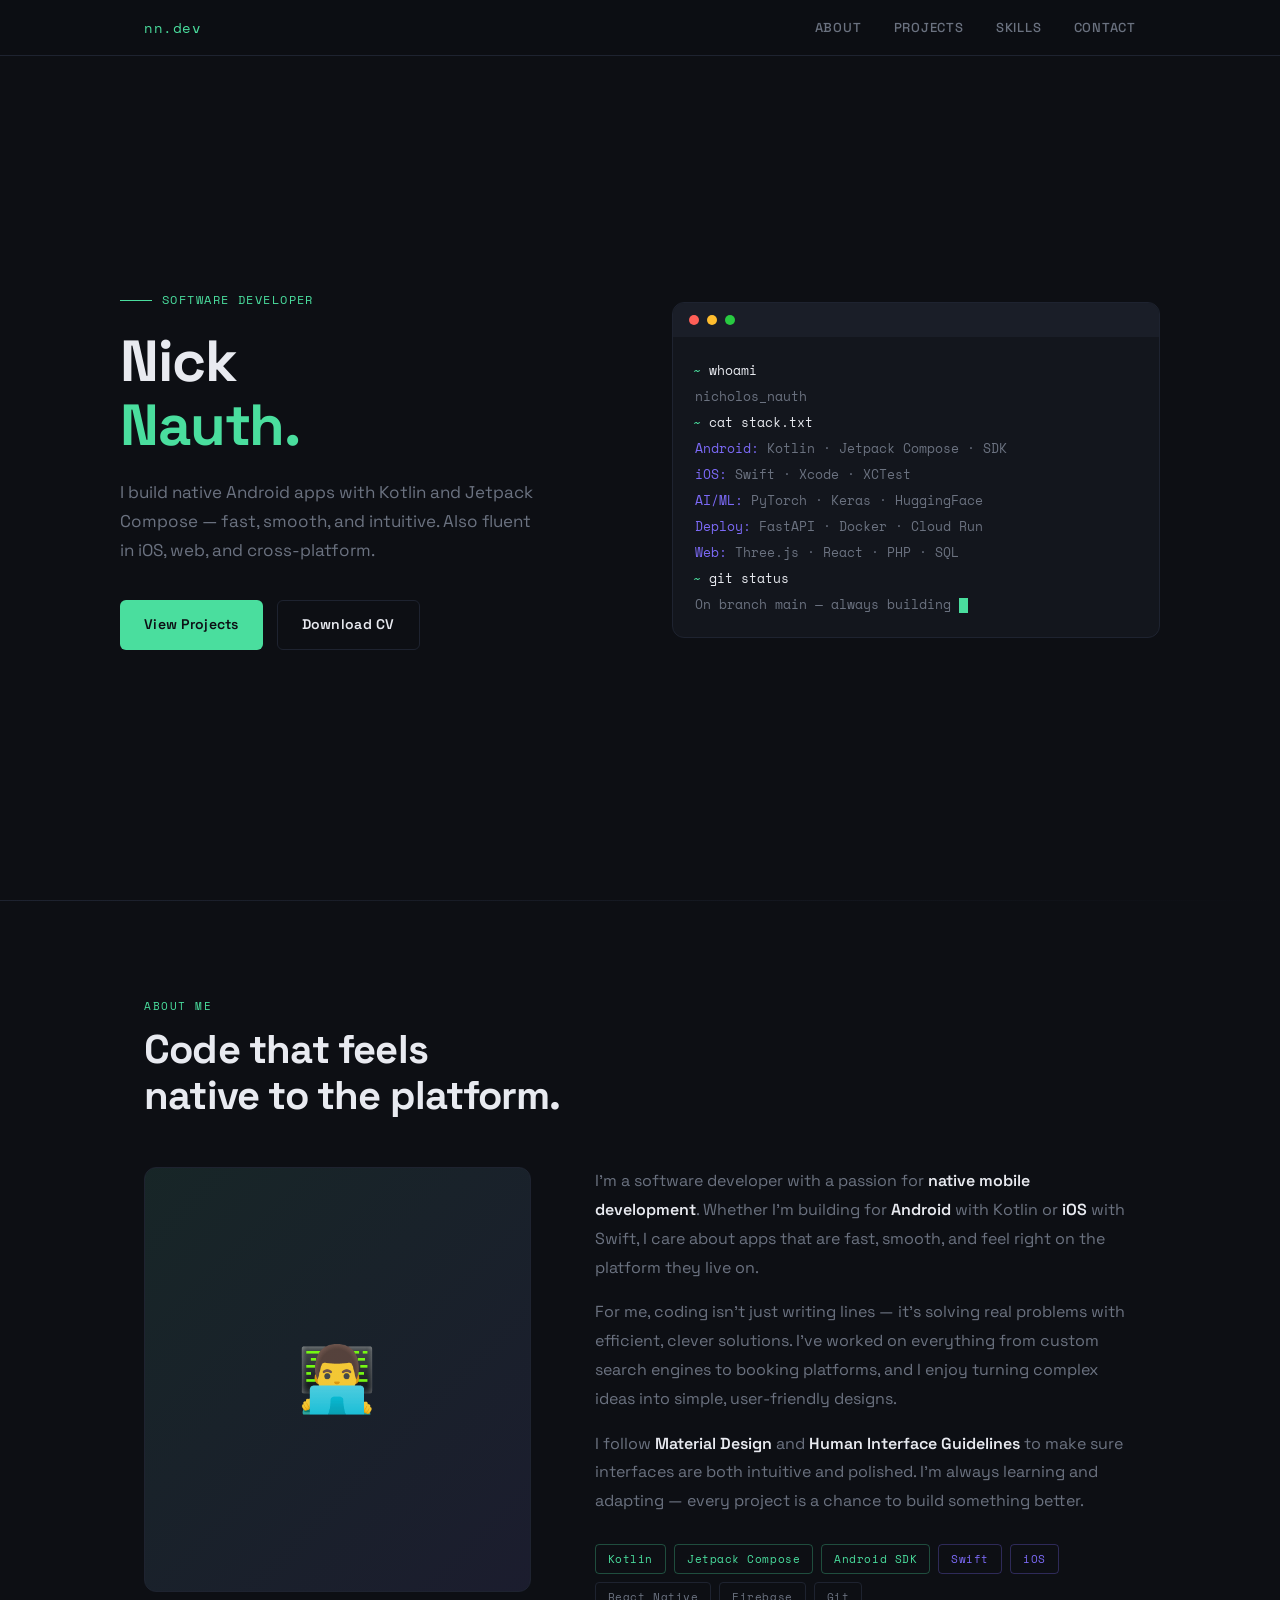
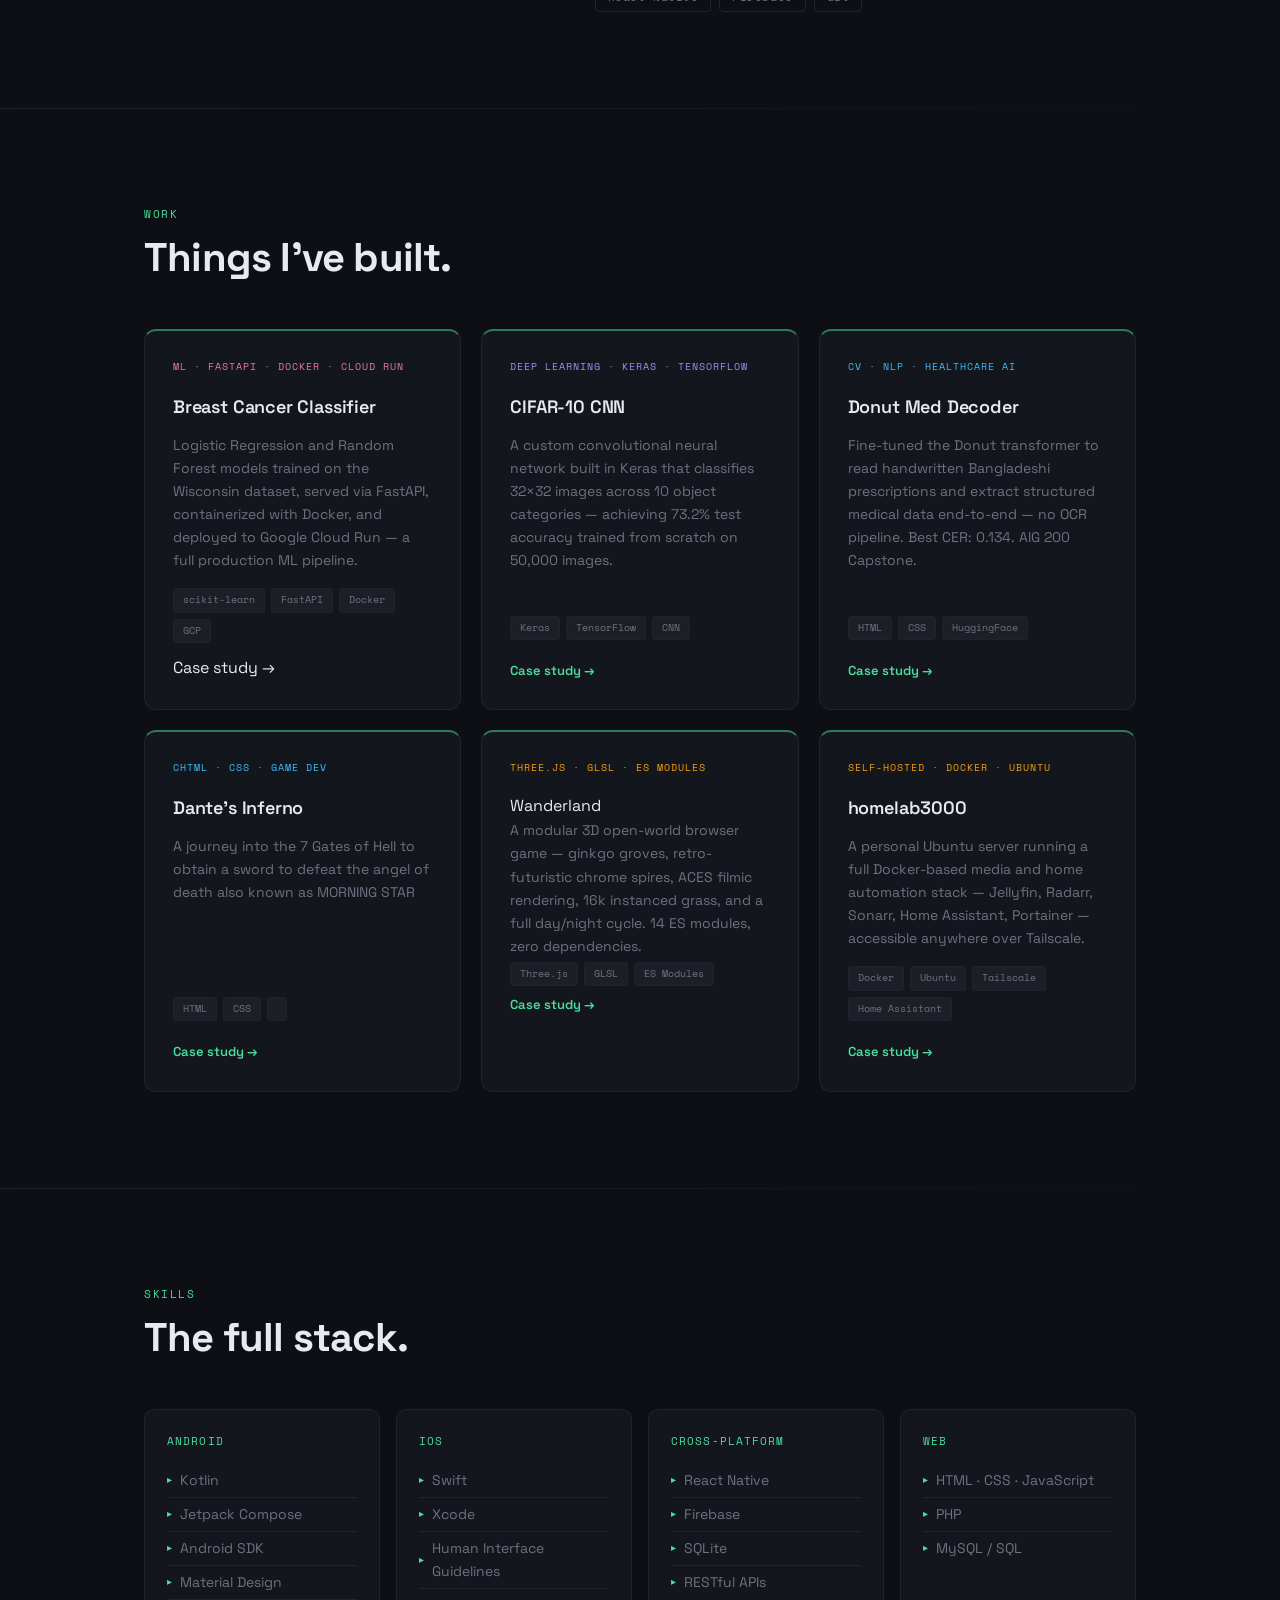
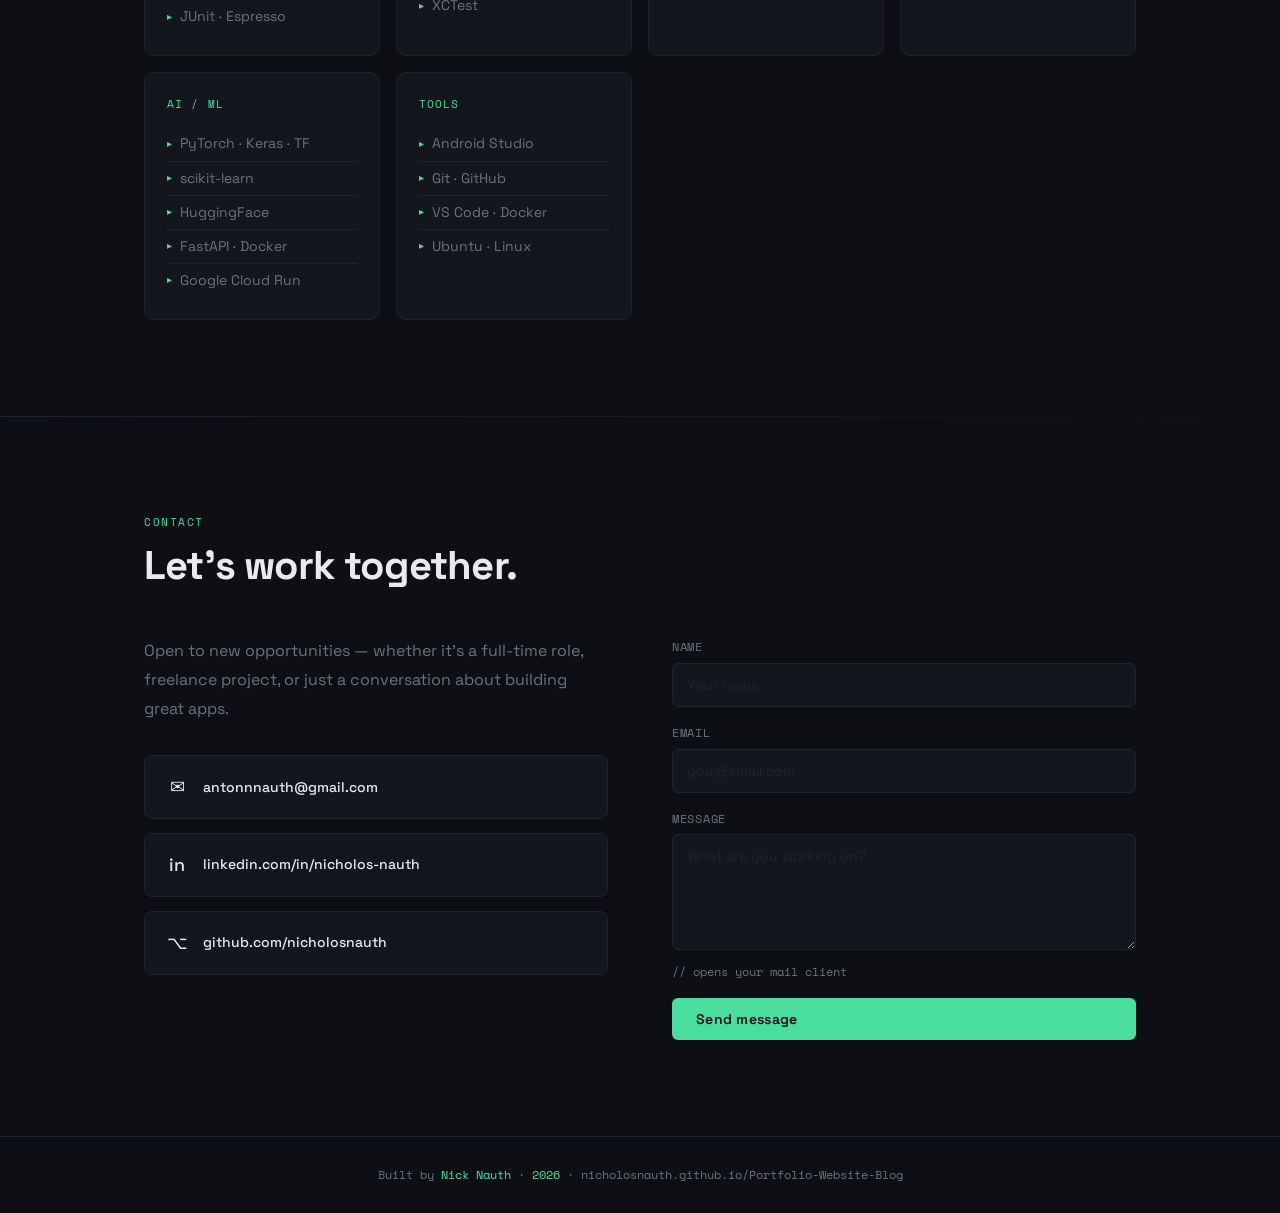
==== commit 9698c17f: "Update project link to GitHub repository" ====
--- a/index.html
+++ b/index.html
@@ -422,7 +422,7 @@
           <span class="stack-pill">Docker</span>
           <span class="stack-pill">GCP</span>
         </div>
-        <a href="breast-cancer-classifier.html" class="project-link">Case study →</a>
+        <a href="breast-cancer-classifier.html" class="https://github.com/nicholosnauth/breast-cancer-risk-classification-api">Case study →</a>
       </div>
 
       <div class="project-card reveal" style="border-top: 2px solid rgba(74,222,158,0.5);">
@@ -446,7 +446,7 @@
           <span class="stack-pill">CSS</span>
           <span class="stack-pill">HuggingFace</span>
         </div>
-        <a href="dantes-inferno-8bit.html" class="project-link">Case study →</a>
+        <a href="donut-med-decoder.html" class="project-link">Case study →</a>
       </div>
 
       <div class="project-card reveal" style="border-top: 2px solid rgba(74,222,158,0.5);">
@@ -458,7 +458,7 @@
           <span class="stack-pill">CSS</span>
           <span class="stack-pill"></span>
         </div>
-        <a href="wanderland.html" class="project-link">Case study →</a>
+        <a href="dantes-inferno-8bit.html" class="project-link">Case study →</a>
       </div>
     
 
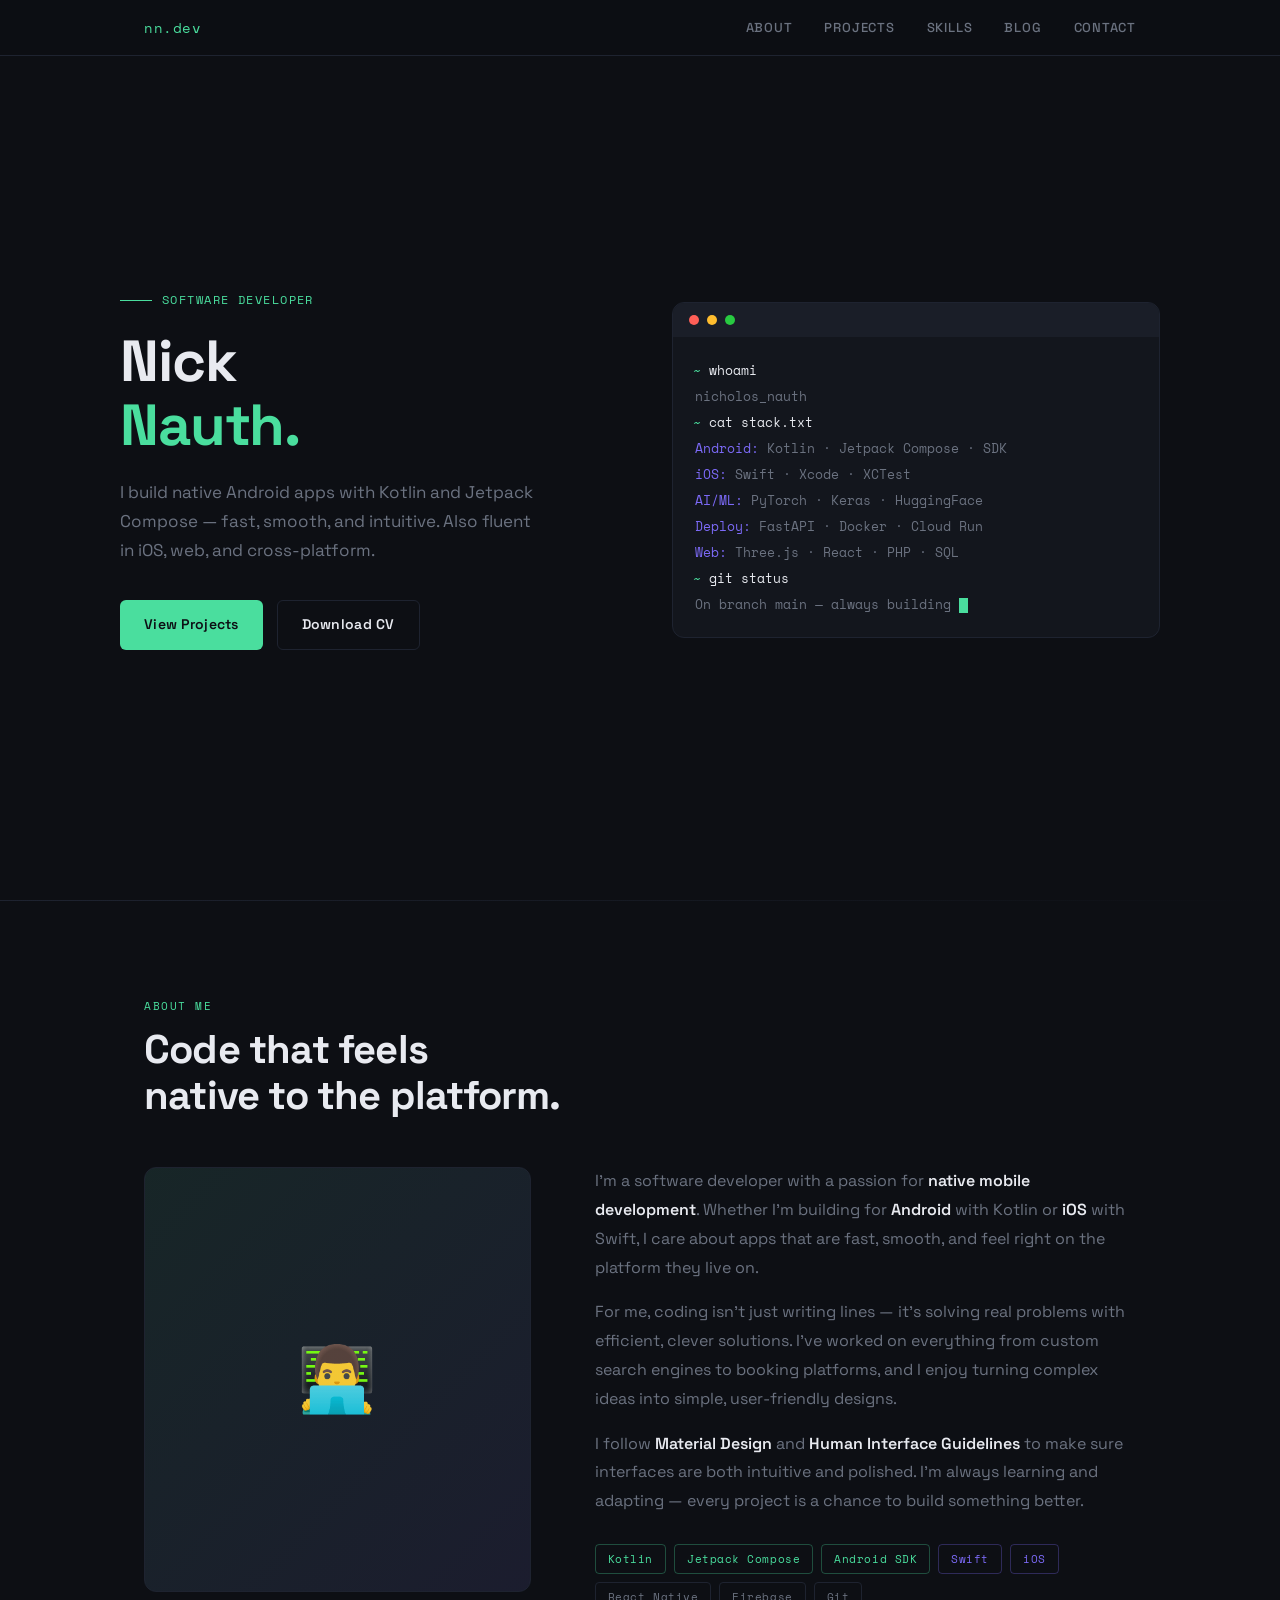
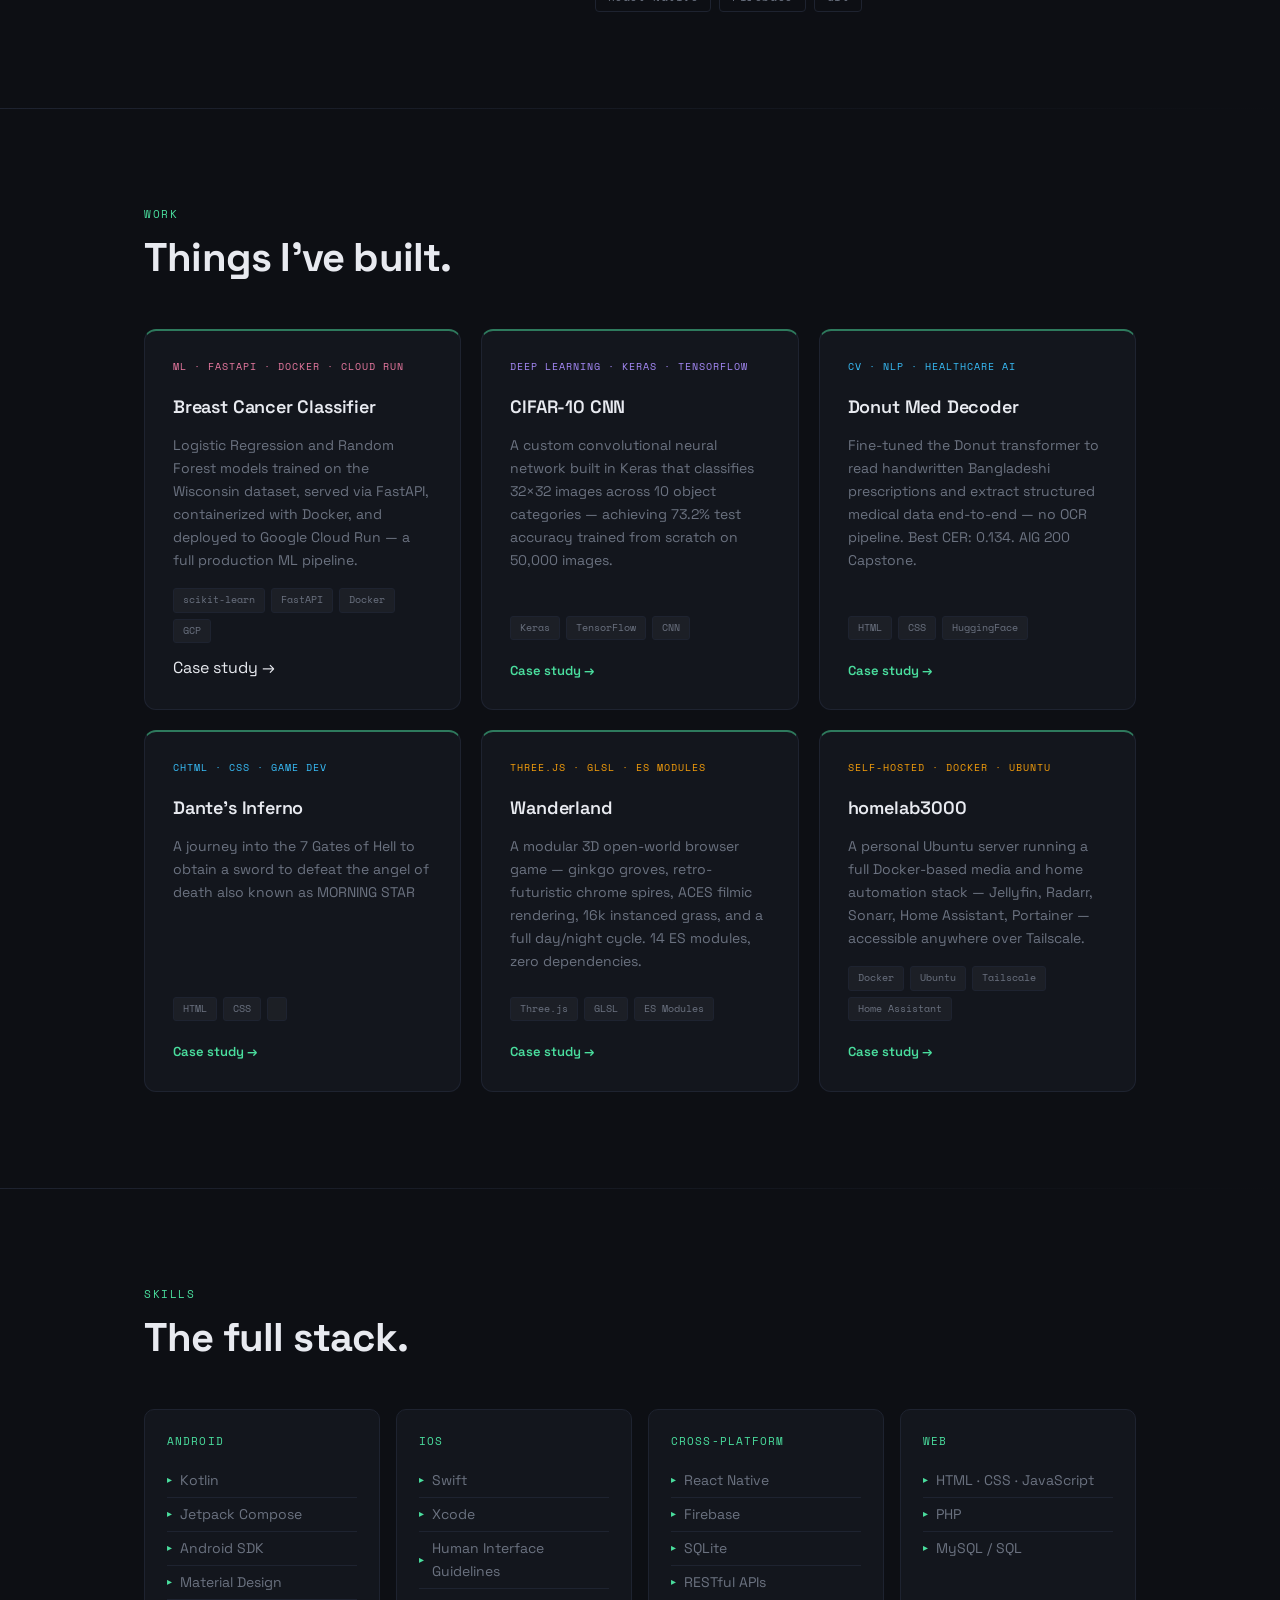
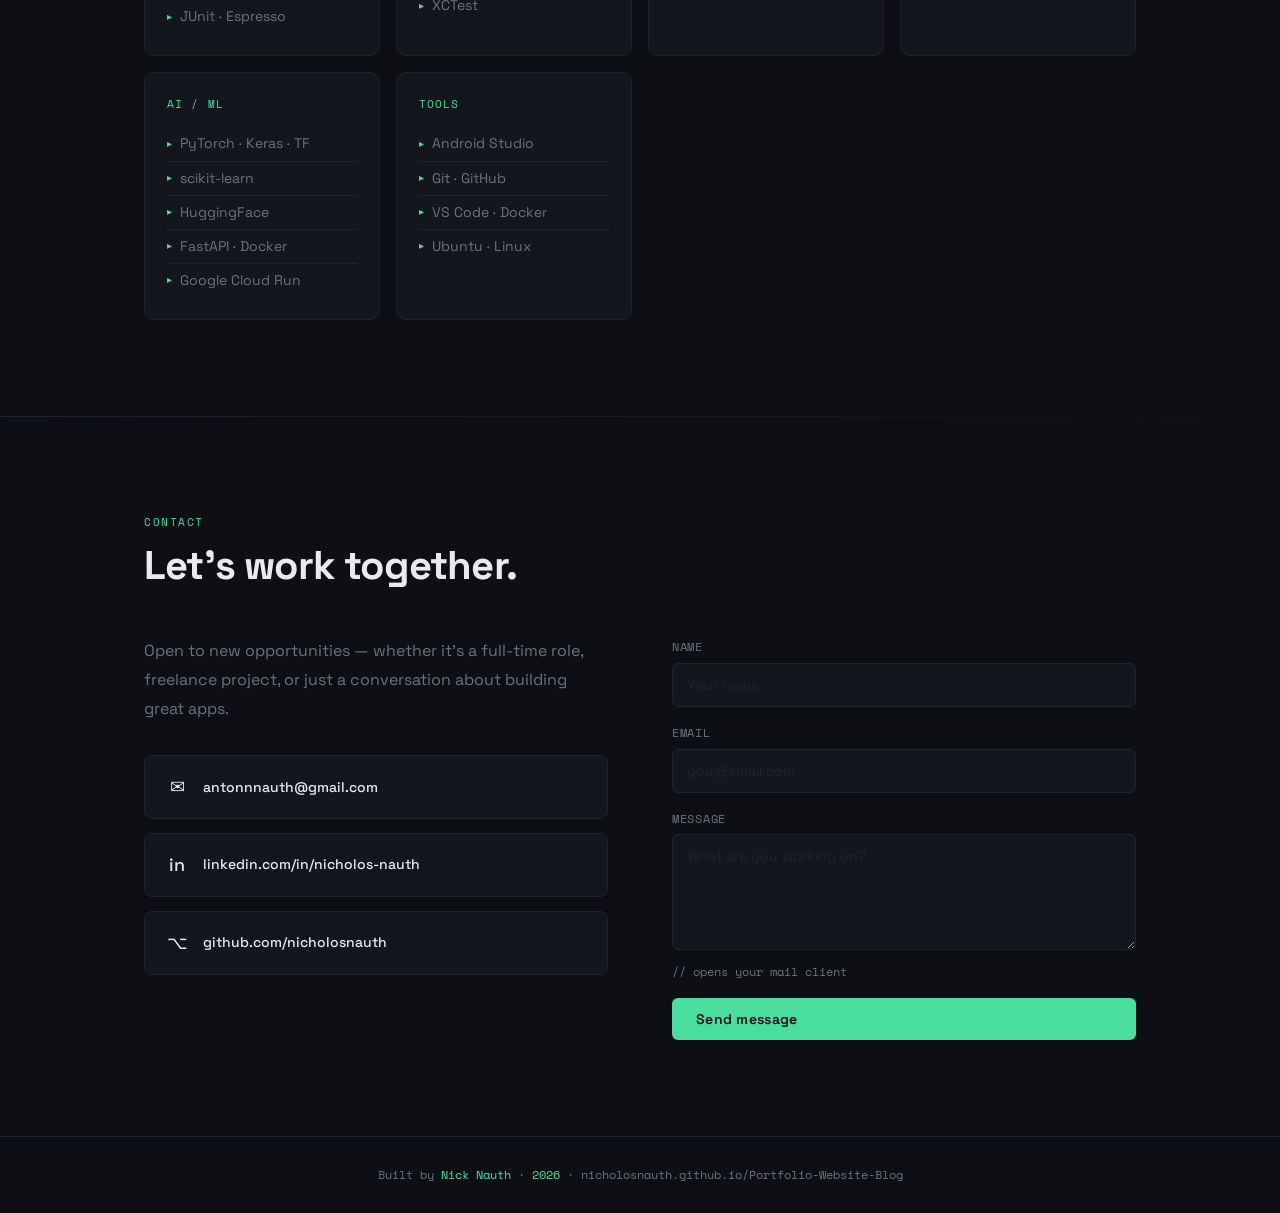
==== commit 45499fc2: "updates created blog post section" ====
--- a/index.html
+++ b/index.html
@@ -313,6 +313,7 @@
       <a href="#about">About</a>
       <a href="#projects">Projects</a>
       <a href="#skills">Skills</a>
+      <a href="blog.html">Blog</a>
       <a href="#contact">Contact</a>
     </div>
   </div>
@@ -464,7 +465,7 @@
 
       <div class="project-card reveal" style="border-top: 2px solid rgba(74,222,158,0.5);">
         <div class="project-tag" style="color:#f59e0b;">Three.js · GLSL · ES Modules</div>
-        <sh3>Wanderland</h3>
+        <h3>Wanderland</h3>
         <p>A modular 3D open-world browser game — ginkgo groves, retro-futuristic chrome spires, ACES filmic rendering, 16k instanced grass, and a full day/night cycle. 14 ES modules, zero dependencies.</p>
         <div class="project-stack">
           <span class="stack-pill">Three.js</span>
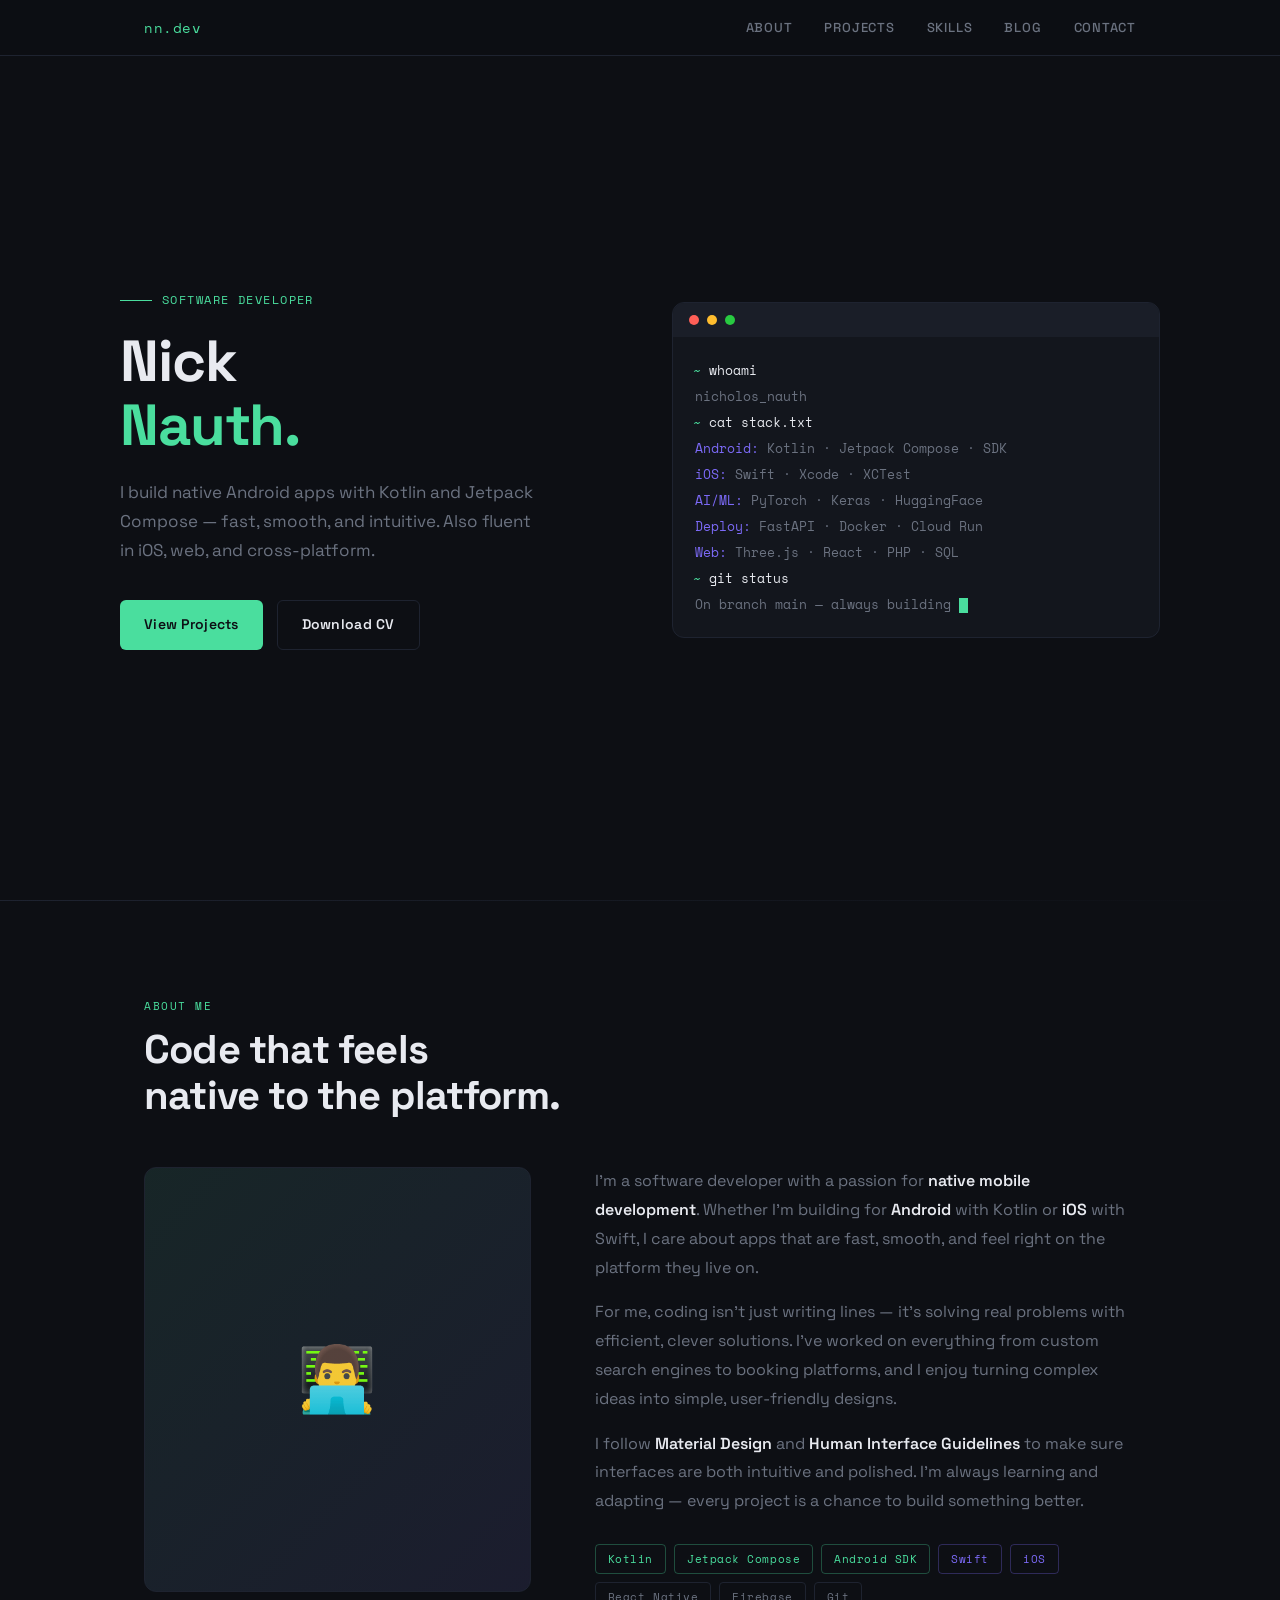
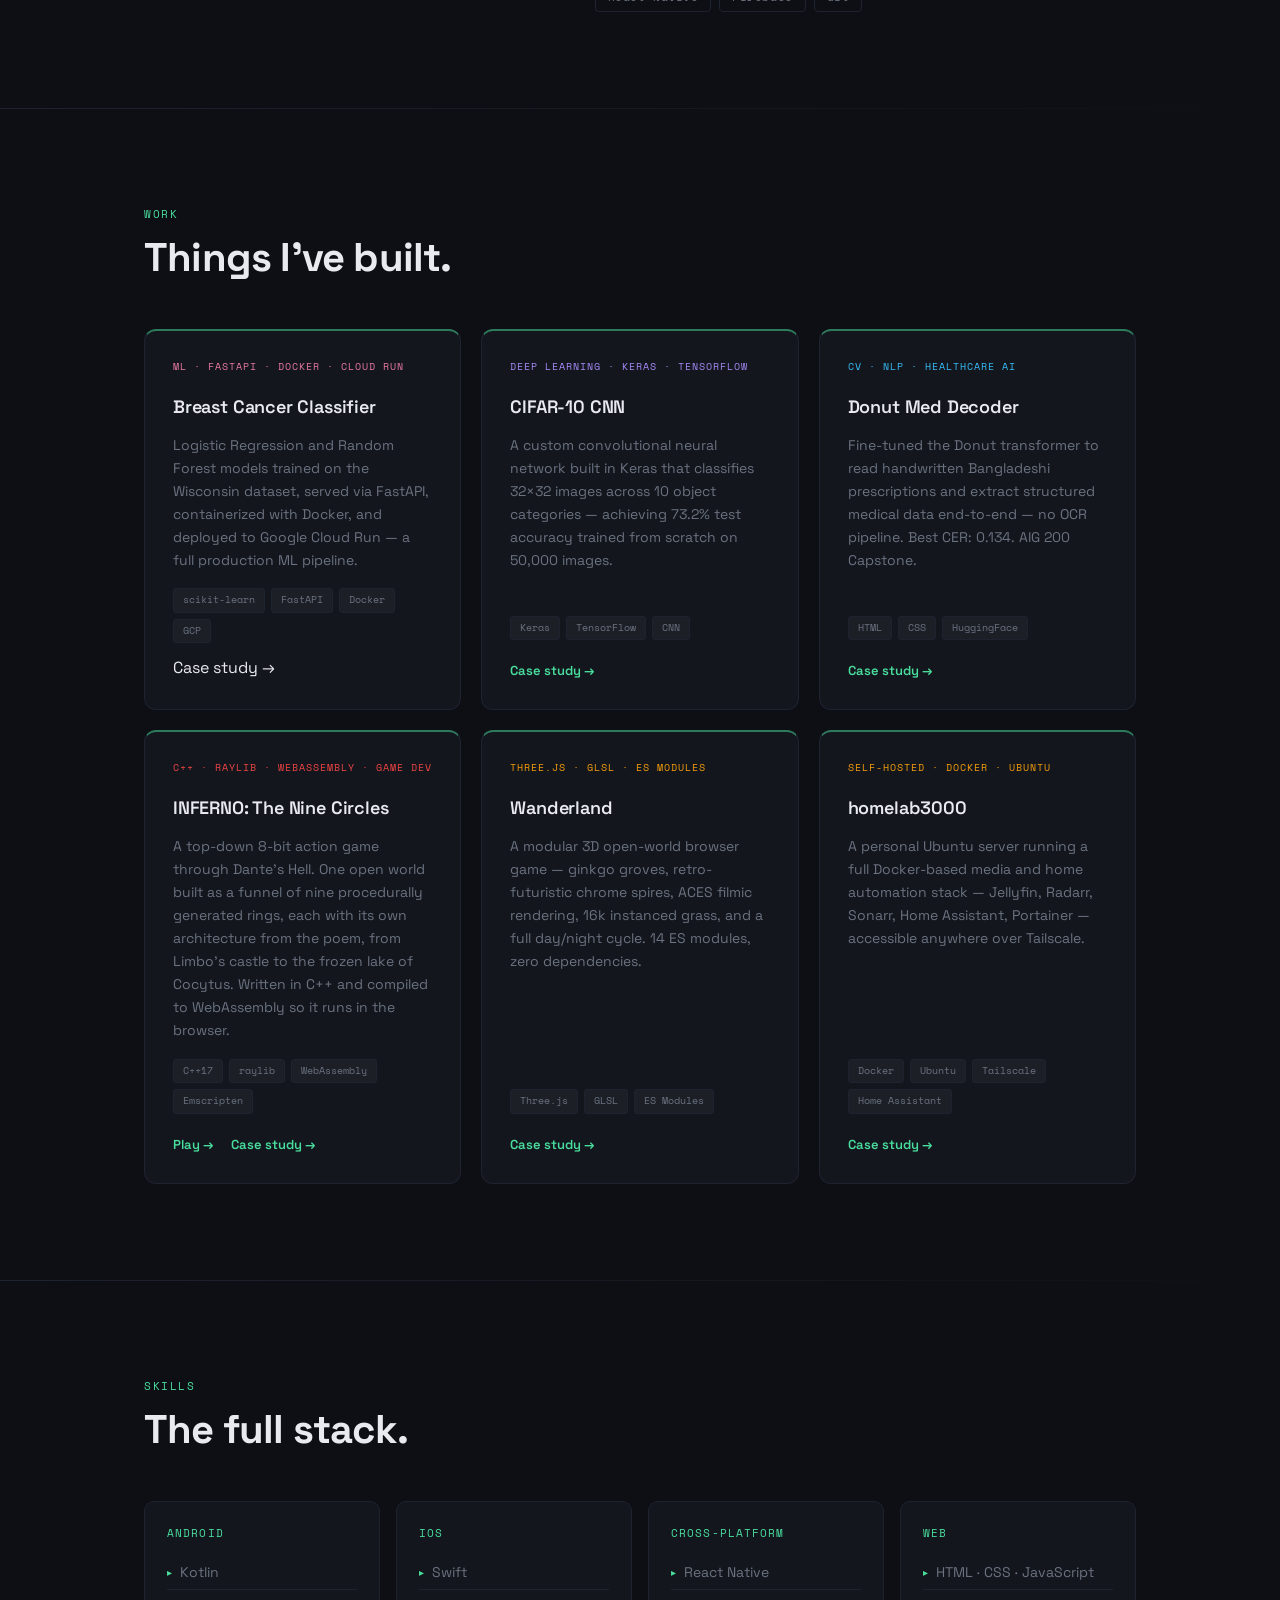
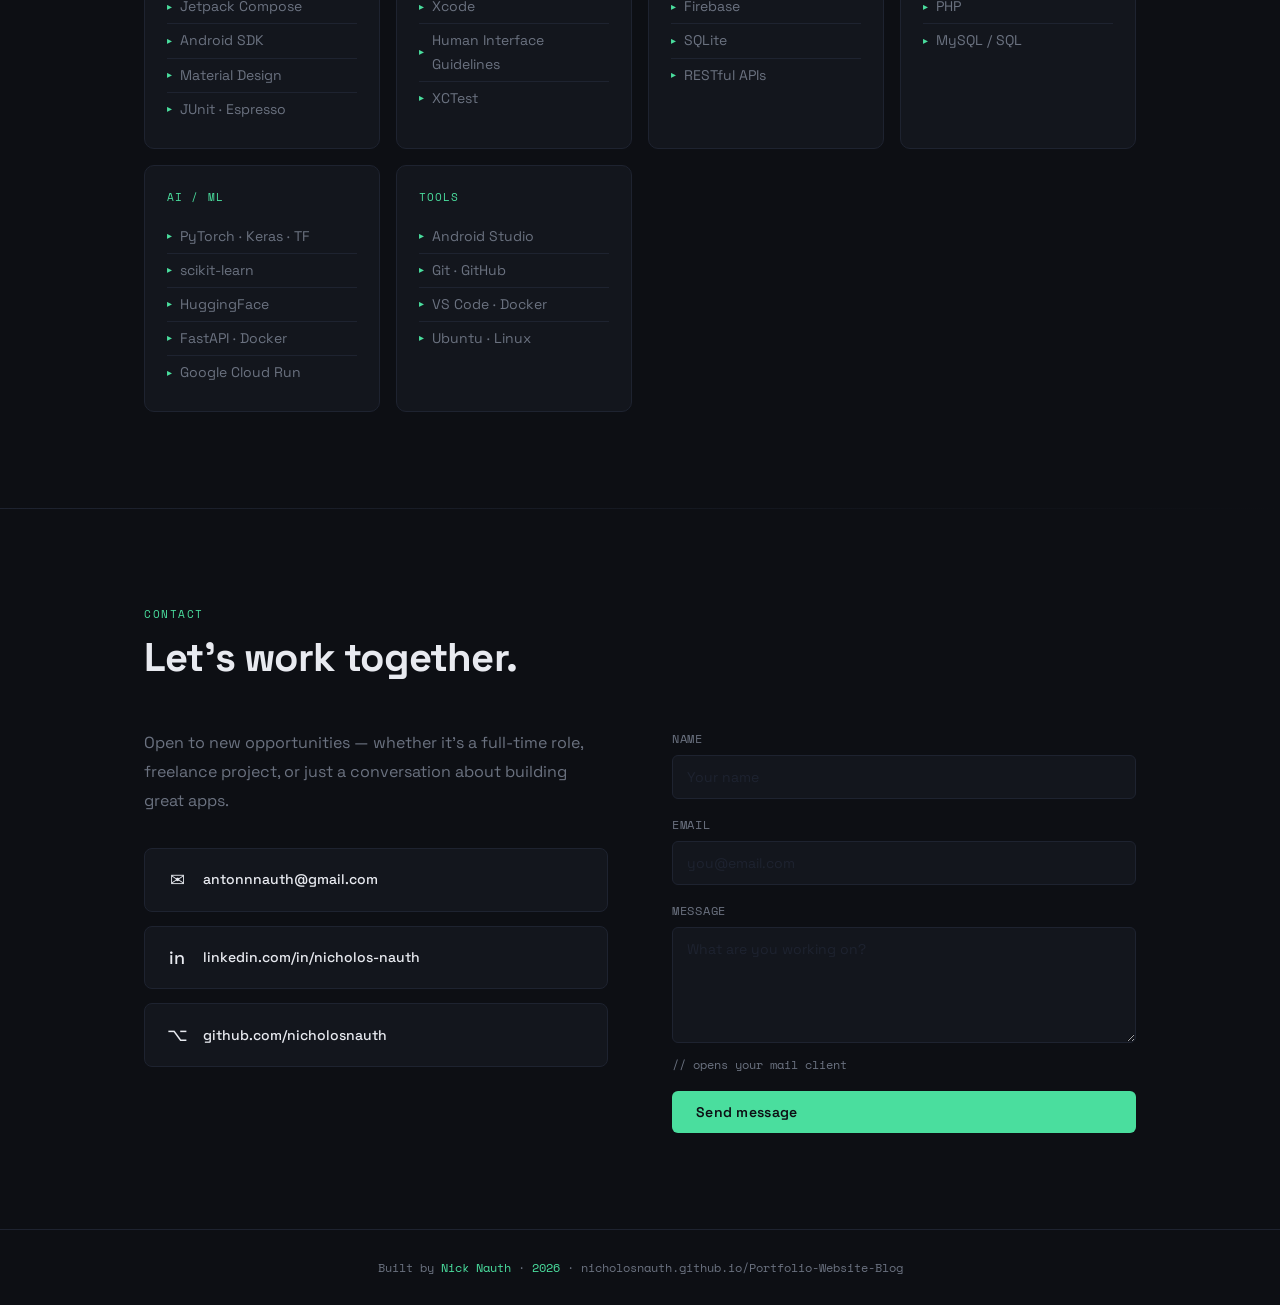
==== commit 3abe49e2: "Update index.html" ====
--- a/index.html
+++ b/index.html
@@ -451,15 +451,19 @@
       </div>
 
       <div class="project-card reveal" style="border-top: 2px solid rgba(74,222,158,0.5);">
-        <div class="project-tag" style="color:#38bdf8;">Chtml · css · Game Dev</div>
-        <h3>Dante's Inferno</h3>
-        <p>A journey into the 7 Gates of Hell to obtain a sword to defeat the angel of death also known as MORNING STAR</p>
+        <div class="project-tag" style="color:#ef4444;">C++ · raylib · WebAssembly · Game Dev</div>
+        <h3>INFERNO: The Nine Circles</h3>
+        <p>A top-down 8-bit action game through Dante's Hell. One open world built as a funnel of nine procedurally generated rings, each with its own architecture from the poem, from Limbo's castle to the frozen lake of Cocytus. Written in C++ and compiled to WebAssembly so it runs in the browser.</p>
         <div class="project-stack">
-          <span class="stack-pill">HTML</span>
-          <span class="stack-pill">CSS</span>
-          <span class="stack-pill"></span>
-        </div>
-        <a href="dantes-inferno-8bit.html" class="project-link">Case study →</a>
+          <span class="stack-pill">C++17</span>
+          <span class="stack-pill">raylib</span>
+          <span class="stack-pill">WebAssembly</span>
+          <span class="stack-pill">Emscripten</span>
+        </div>
+        <div style="display:flex; gap:18px; flex-wrap:wrap;">
+          <a href="/games/inferno/" class="project-link">Play →</a>
+          <a href="dantes-inferno-8bit.html" class="project-link">Case study →</a>
+        </div>
       </div>
     
 
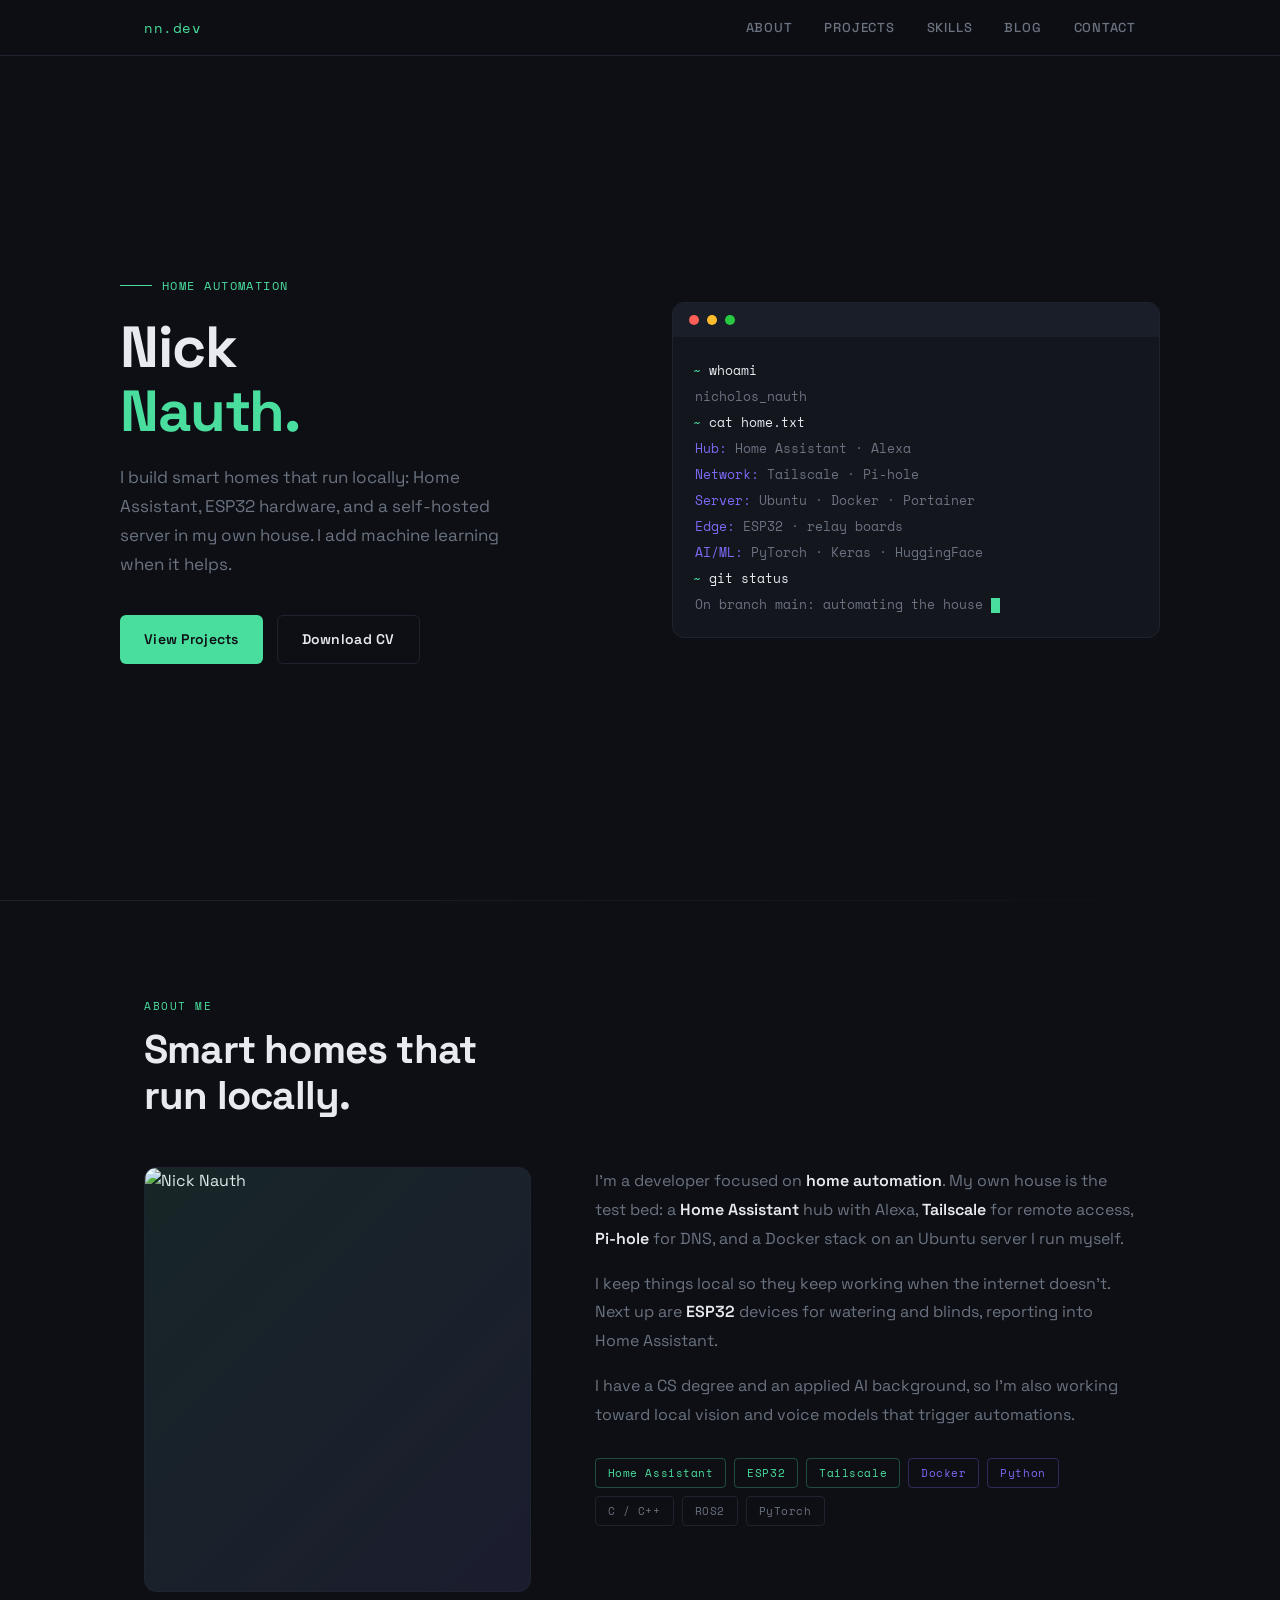
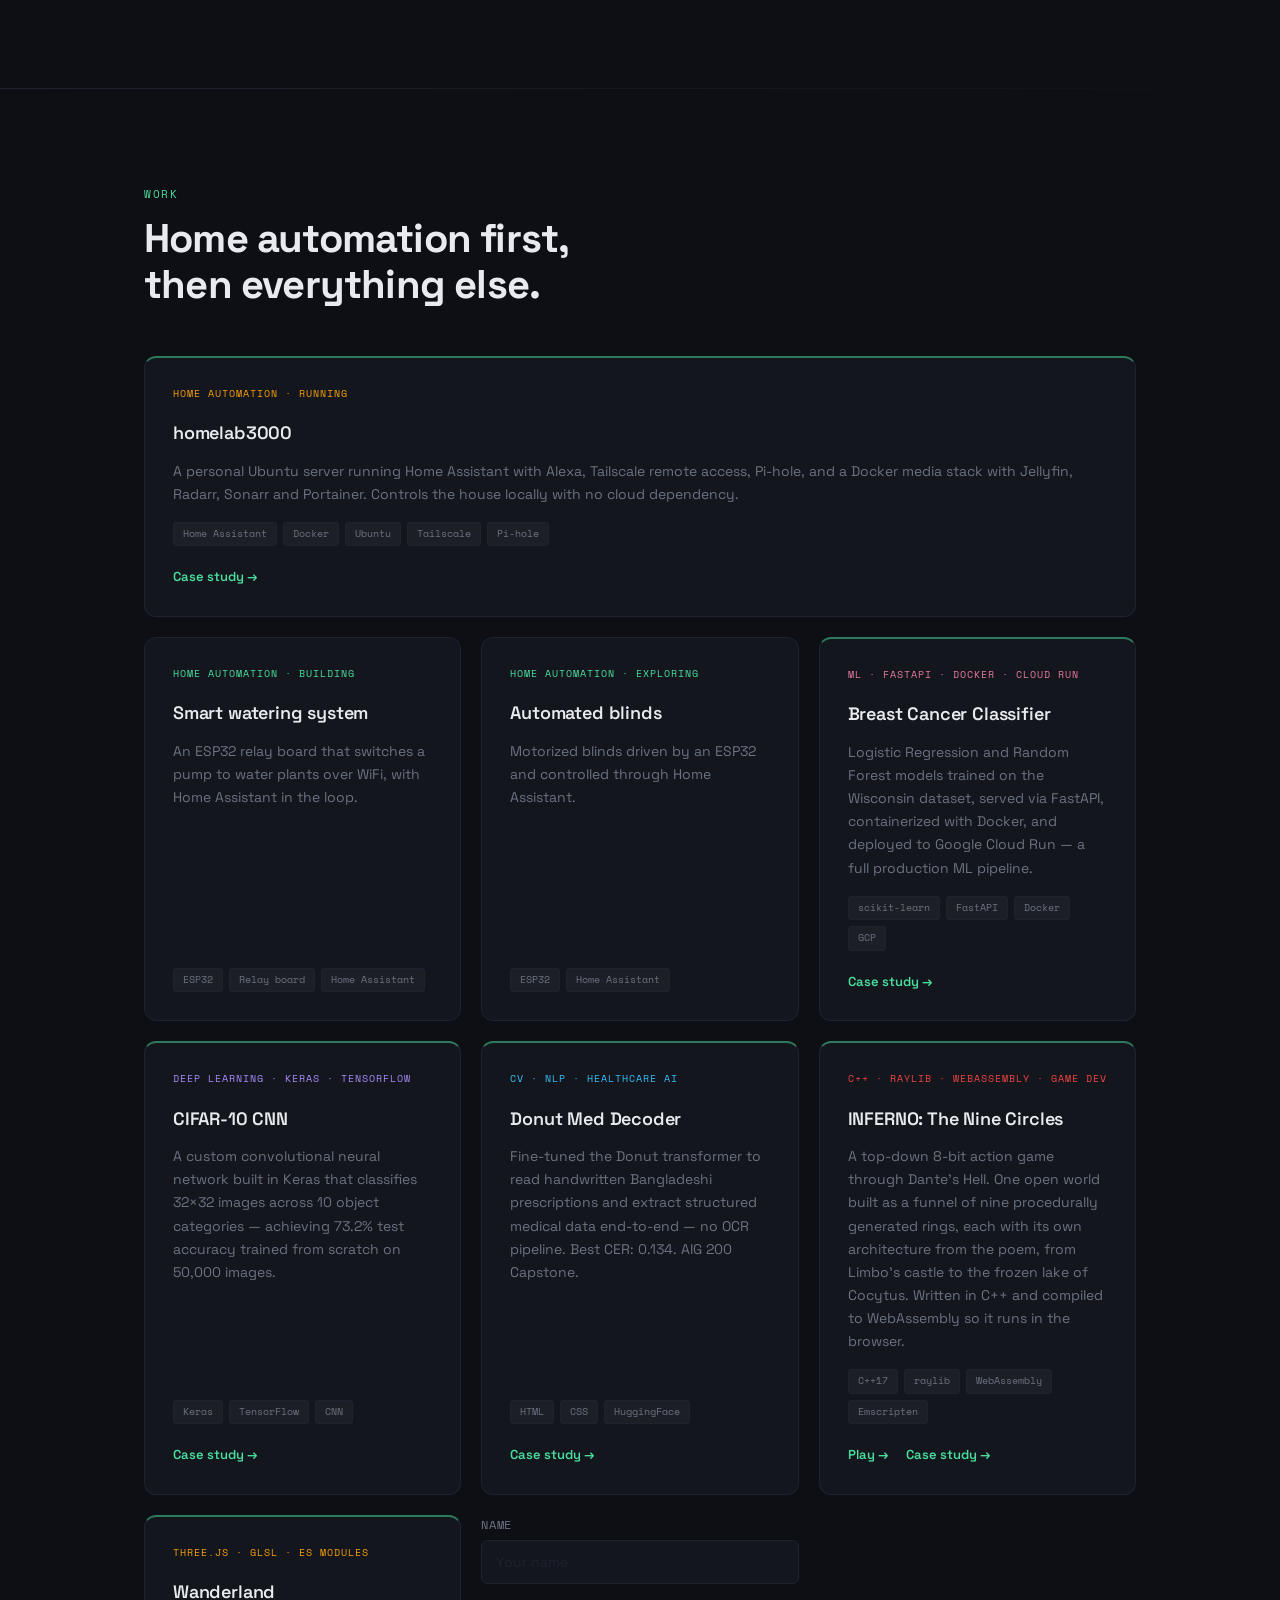
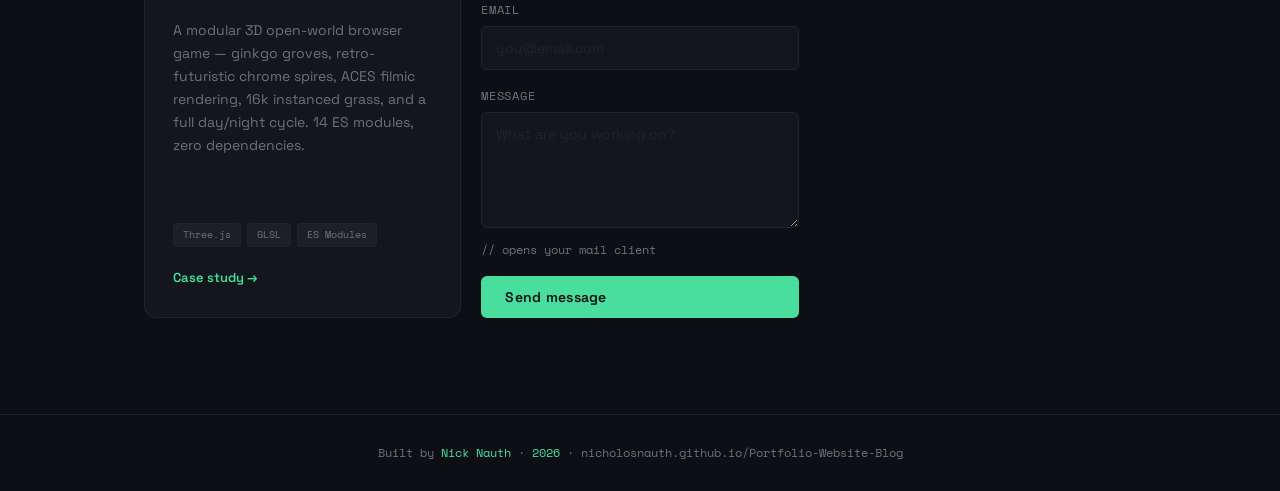
==== commit b83d8023: "update for index.html, and send.php contains my current email" ====
--- a/index.html
+++ b/index.html
@@ -3,7 +3,7 @@
 <head>
   <meta charset="UTF-8">
   <meta name="viewport" content="width=device-width, initial-scale=1.0">
-  <title>Nick Nauth — Software Developer</title>
+  <title>Nick Nauth | Home automation</title>
   <link rel="preconnect" href="https://fonts.googleapis.com">
   <link href="https://fonts.googleapis.com/css2?family=Space+Grotesk:wght@300;400;500;600;700&family=Space+Mono:wght@400;700&display=swap" rel="stylesheet">
   <style>
@@ -323,11 +323,11 @@
 <section id="hero">
   <div class="hero-grid">
     <div>
-      <div class="hero-eyebrow">Software Developer</div>
+      <div class="hero-eyebrow">Home automation</div>
       <h1>Nick<br><span>Nauth.</span></h1>
       <p class="hero-sub">
-        I build native Android apps with Kotlin and Jetpack Compose — fast, 
-        smooth, and intuitive. Also fluent in iOS, web, and cross-platform.
+        I build smart homes that run locally: Home Assistant, ESP32 hardware, 
+        and a self-hosted server in my own house. I add machine learning when it helps.
       </p>
       <div class="hero-actions">
         <a href="#projects" class="btn btn-primary">View Projects</a>
@@ -343,14 +343,14 @@
       <div class="terminal-body">
         <div><span class="t-prompt">~</span> <span class="t-cmd">whoami</span></div>
         <div class="t-out">nicholos_nauth</div>
-        <div><span class="t-prompt">~</span> <span class="t-cmd">cat stack.txt</span></div>
-        <div class="t-out"><span class="t-hl">Android:</span> Kotlin · Jetpack Compose · SDK</div>
-        <div class="t-out"><span class="t-hl">iOS:</span> Swift · Xcode · XCTest</div>
+        <div><span class="t-prompt">~</span> <span class="t-cmd">cat home.txt</span></div>
+        <div class="t-out"><span class="t-hl">Hub:</span> Home Assistant · Alexa</div>
+        <div class="t-out"><span class="t-hl">Network:</span> Tailscale · Pi-hole</div>
+        <div class="t-out"><span class="t-hl">Server:</span> Ubuntu · Docker · Portainer</div>
+        <div class="t-out"><span class="t-hl">Edge:</span> ESP32 · relay boards</div>
         <div class="t-out"><span class="t-hl">AI/ML:</span> PyTorch · Keras · HuggingFace</div>
-        <div class="t-out"><span class="t-hl">Deploy:</span> FastAPI · Docker · Cloud Run</div>
-        <div class="t-out"><span class="t-hl">Web:</span> Three.js · React · PHP · SQL</div>
         <div><span class="t-prompt">~</span> <span class="t-cmd">git status</span></div>
-        <div class="t-out">On branch main — always building <span class="t-cursor"></span></div>
+        <div class="t-out">On branch main: automating the house <span class="t-cursor"></span></div>
       </div>
     </div>
   </div>
@@ -363,37 +363,35 @@
   <div class="container">
     <div class="reveal">
       <div class="section-label">About me</div>
-      <h2>Code that feels<br>native to the platform.</h2>
+      <h2>Smart homes that<br>run locally.</h2>
     </div>
     <div class="about-grid">
       <div class="reveal about-photo-wrap">
-        <div class="about-photo-fallback">👨‍💻</div>
+        <img src="profile.png" alt="Nick Nauth">
       </div>
       <div class="reveal about-text">
         <p>
-          I'm a software developer with a passion for <strong>native mobile development</strong>. 
-          Whether I'm building for <strong>Android</strong> with Kotlin or <strong>iOS</strong> with Swift, 
-          I care about apps that are fast, smooth, and feel right on the platform they live on.
+          I'm a developer focused on <strong>home automation</strong>. My own house is the test bed: 
+          a <strong>Home Assistant</strong> hub with Alexa, <strong>Tailscale</strong> for remote access, 
+          <strong>Pi-hole</strong> for DNS, and a Docker stack on an Ubuntu server I run myself.
         </p>
         <p>
-          For me, coding isn't just writing lines — it's solving real problems with efficient, 
-          clever solutions. I've worked on everything from custom search engines to booking platforms, 
-          and I enjoy turning complex ideas into simple, user-friendly designs.
+          I keep things local so they keep working when the internet doesn't. Next up are 
+          <strong>ESP32</strong> devices for watering and blinds, reporting into Home Assistant.
         </p>
         <p>
-          I follow <strong>Material Design</strong> and <strong>Human Interface Guidelines</strong> to make sure 
-          interfaces are both intuitive and polished. I'm always learning and adapting — every 
-          project is a chance to build something better.
+          I have a CS degree and an applied AI background, so I'm also working toward 
+          local vision and voice models that trigger automations.
         </p>
         <div class="tag-row">
-          <span class="tag tag-green">Kotlin</span>
-          <span class="tag tag-green">Jetpack Compose</span>
-          <span class="tag tag-green">Android SDK</span>
-          <span class="tag tag-purple">Swift</span>
-          <span class="tag tag-purple">iOS</span>
-          <span class="tag">React Native</span>
-          <span class="tag">Firebase</span>
-          <span class="tag">Git</span>
+          <span class="tag tag-green">Home Assistant</span>
+          <span class="tag tag-green">ESP32</span>
+          <span class="tag tag-green">Tailscale</span>
+          <span class="tag tag-purple">Docker</span>
+          <span class="tag tag-purple">Python</span>
+          <span class="tag">C / C++</span>
+          <span class="tag">ROS2</span>
+          <span class="tag">PyTorch</span>
         </div>
       </div>
     </div>
@@ -407,9 +405,44 @@
   <div class="container">
     <div class="reveal">
       <div class="section-label">Work</div>
-      <h2>Things I've built.</h2>
+      <h2>Home automation first,<br>then everything else.</h2>
     </div>
     <div class="projects-grid">
+
+      <div class="project-card reveal" style="border-top: 2px solid rgba(74,222,158,0.5); grid-column: 1 / -1;">
+        <div class="project-tag" style="color:#f59e0b;">Home automation · Running</div>
+        <h3>homelab3000</h3>
+        <p>A personal Ubuntu server running Home Assistant with Alexa, Tailscale remote access, Pi-hole, and a Docker media stack with Jellyfin, Radarr, Sonarr and Portainer. Controls the house locally with no cloud dependency.</p>
+        <div class="project-stack">
+          <span class="stack-pill">Home Assistant</span>
+          <span class="stack-pill">Docker</span>
+          <span class="stack-pill">Ubuntu</span>
+          <span class="stack-pill">Tailscale</span>
+          <span class="stack-pill">Pi-hole</span>
+        </div>
+        <a href="homelab.html" class="project-link">Case study →</a>
+      </div>
+
+      <div class="project-card reveal">
+        <div class="project-tag" style="color:#4ade9e;">Home automation · Building</div>
+        <h3>Smart watering system</h3>
+        <p>An ESP32 relay board that switches a pump to water plants over WiFi, with Home Assistant in the loop.</p>
+        <div class="project-stack">
+          <span class="stack-pill">ESP32</span>
+          <span class="stack-pill">Relay board</span>
+          <span class="stack-pill">Home Assistant</span>
+        </div>
+      </div>
+
+      <div class="project-card reveal">
+        <div class="project-tag" style="color:#4ade9e;">Home automation · Exploring</div>
+        <h3>Automated blinds</h3>
+        <p>Motorized blinds driven by an ESP32 and controlled through Home Assistant.</p>
+        <div class="project-stack">
+          <span class="stack-pill">ESP32</span>
+          <span class="stack-pill">Home Assistant</span>
+        </div>
+      </div>
 
       <!-- ── FEATURED (with dedicated pages) ── -->
 
@@ -423,7 +456,7 @@
           <span class="stack-pill">Docker</span>
           <span class="stack-pill">GCP</span>
         </div>
-        <a href="breast-cancer-classifier.html" class="https://github.com/nicholosnauth/breast-cancer-risk-classification-api">Case study →</a>
+        <a href="breast-cancer-classifier.html" class="project-link">Case study →</a>
       </div>
 
       <div class="project-card reveal" style="border-top: 2px solid rgba(74,222,158,0.5);">
@@ -479,121 +512,6 @@
         <a href="wanderland.html" class="project-link">Case study →</a>
       </div>
           
-      <div class="project-card reveal" style="border-top: 2px solid rgba(74,222,158,0.5);">
-        <div class="project-tag" style="color:#f59e0b;">Self-Hosted · Docker · Ubuntu</div>
-        <h3>homelab3000</h3>
-        <p>A personal Ubuntu server running a full Docker-based media and home automation stack — Jellyfin, Radarr, Sonarr, Home Assistant, Portainer — accessible anywhere over Tailscale.</p>
-        <div class="project-stack">
-          <span class="stack-pill">Docker</span>
-          <span class="stack-pill">Ubuntu</span>
-          <span class="stack-pill">Tailscale</span>
-          <span class="stack-pill">Home Assistant</span>
-        </div>
-        <a href="homelab.html" class="project-link">Case study →</a>
-      </div>
-
-    </div>
-  </div>
-</section>
-
-<div class="divider"></div>
-
-<!-- SKILLS -->
-<section id="skills">
-  <div class="container">
-    <div class="reveal">
-      <div class="section-label">Skills</div>
-      <h2>The full stack.</h2>
-    </div>
-    <div class="skills-grid">
-      <div class="skill-group reveal">
-        <div class="skill-group-title">Android</div>
-        <ul>
-          <li>Kotlin</li>
-          <li>Jetpack Compose</li>
-          <li>Android SDK</li>
-          <li>Material Design</li>
-          <li>JUnit · Espresso</li>
-        </ul>
-      </div>
-      <div class="skill-group reveal">
-        <div class="skill-group-title">iOS</div>
-        <ul>
-          <li>Swift</li>
-          <li>Xcode</li>
-          <li>Human Interface Guidelines</li>
-          <li>XCTest</li>
-        </ul>
-      </div>
-      <div class="skill-group reveal">
-        <div class="skill-group-title">Cross-Platform</div>
-        <ul>
-          <li>React Native</li>
-          <li>Firebase</li>
-          <li>SQLite</li>
-          <li>RESTful APIs</li>
-        </ul>
-      </div>
-      <div class="skill-group reveal">
-        <div class="skill-group-title">Web</div>
-        <ul>
-          <li>HTML · CSS · JavaScript</li>
-          <li>PHP</li>
-          <li>MySQL / SQL</li>
-        </ul>
-      </div>
-      <div class="skill-group reveal">
-        <div class="skill-group-title">AI / ML</div>
-        <ul>
-          <li>PyTorch · Keras · TF</li>
-          <li>scikit-learn</li>
-          <li>HuggingFace</li>
-          <li>FastAPI · Docker</li>
-          <li>Google Cloud Run</li>
-        </ul>
-      </div>
-      <div class="skill-group reveal">
-        <div class="skill-group-title">Tools</div>
-        <ul>
-          <li>Android Studio</li>
-          <li>Git · GitHub</li>
-          <li>VS Code · Docker</li>
-          <li>Ubuntu · Linux</li>
-        </ul>
-      </div>
-    </div>
-  </div>
-</section>
-
-<div class="divider"></div>
-
-<!-- CONTACT -->
-<section id="contact">
-  <div class="container">
-    <div class="reveal">
-      <div class="section-label">Contact</div>
-      <h2>Let's work together.</h2>
-    </div>
-    <div class="contact-inner">
-      <div class="reveal">
-        <div class="contact-text">
-          <p>Open to new opportunities — whether it's a full-time role, freelance project, or just a conversation about building great apps.</p>
-        </div>
-        <div class="contact-links">
-          <a href="mailto:antonnnauth@gmail.com" class="contact-link">
-            <span class="contact-link-icon">✉</span>
-            antonnnauth@gmail.com
-          </a>
-          <a href="https://www.linkedin.com/in/nicholos-nauth" target="_blank" class="contact-link">
-            <span class="contact-link-icon">in</span>
-            linkedin.com/in/nicholos-nauth
-          </a>
-          <a href="https://github.com/nicholosnauth" target="_blank" class="contact-link">
-            <span class="contact-link-icon">⌥</span>
-            github.com/nicholosnauth
-          </a>
-        </div>
-      </div>
       <form class="contact-form reveal" name="contact" onsubmit="handleSubmit(event)">
         <label>
           <span>Name</span>
